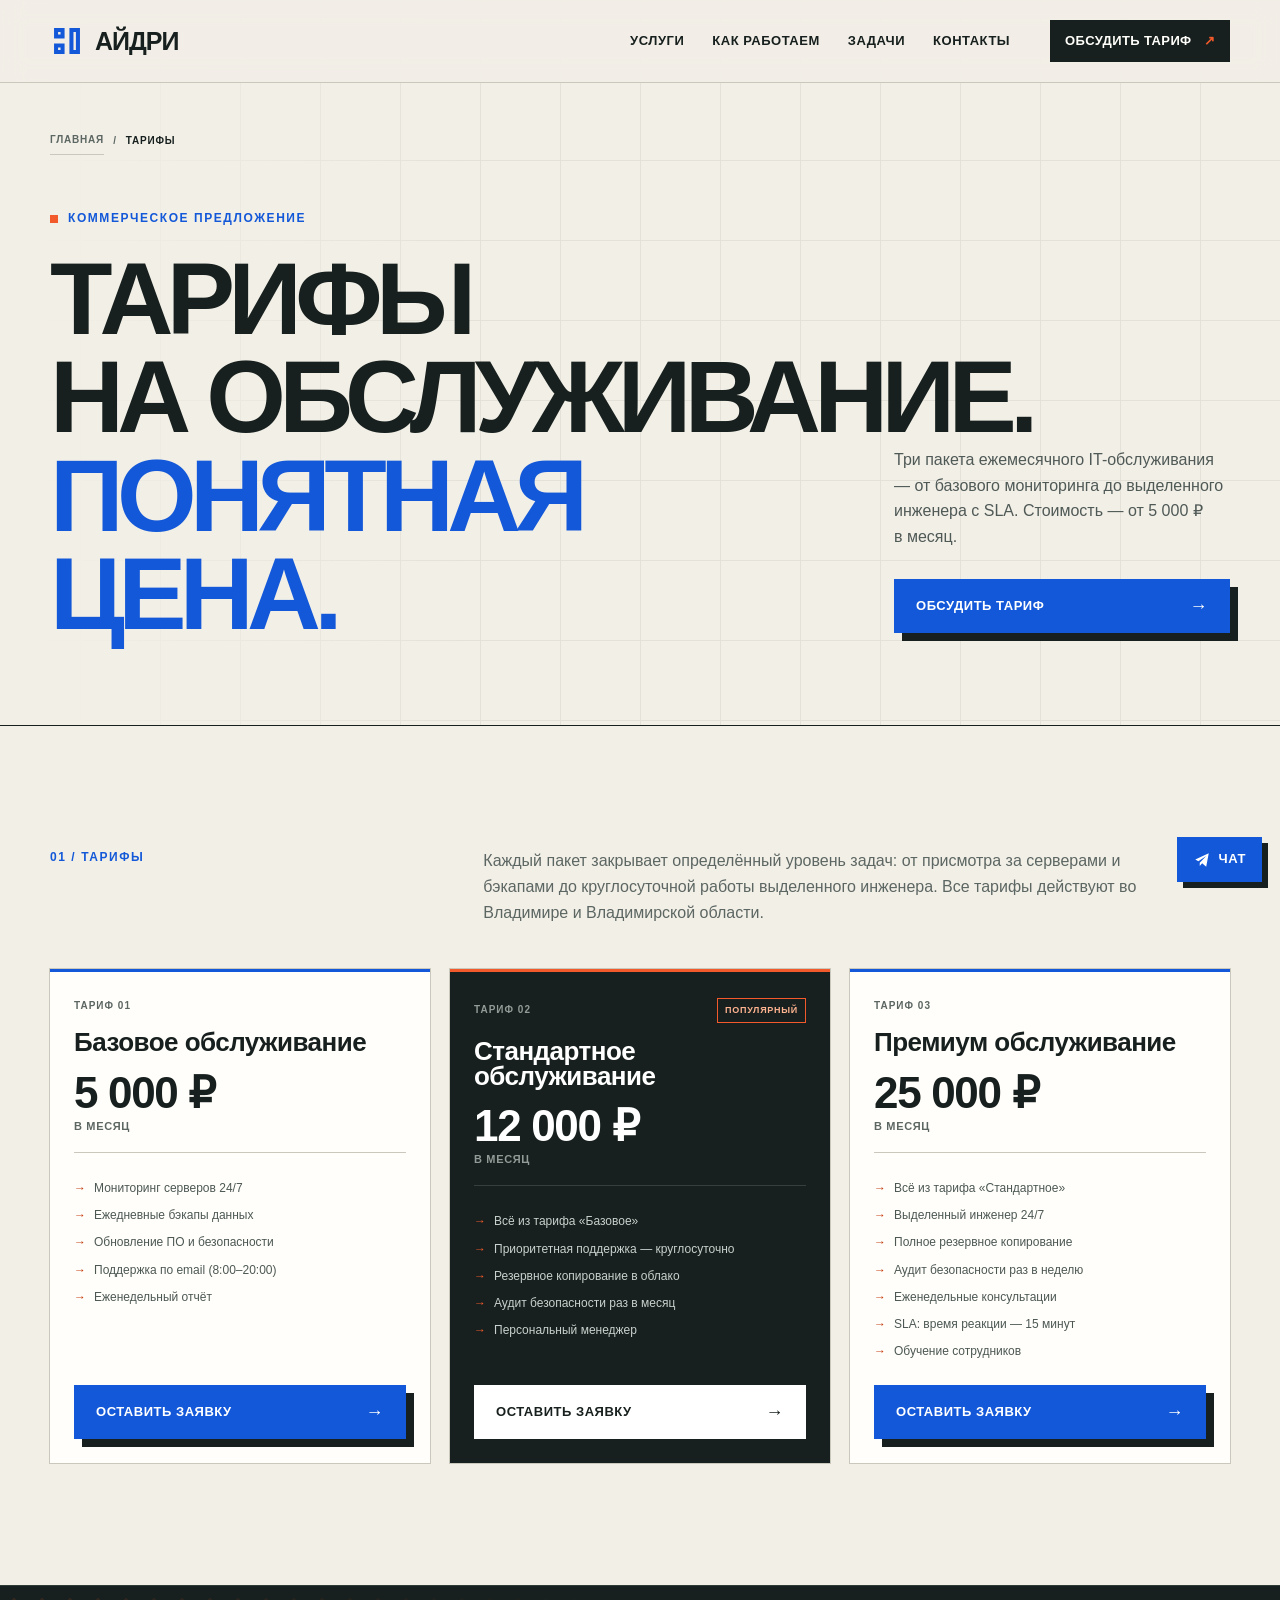
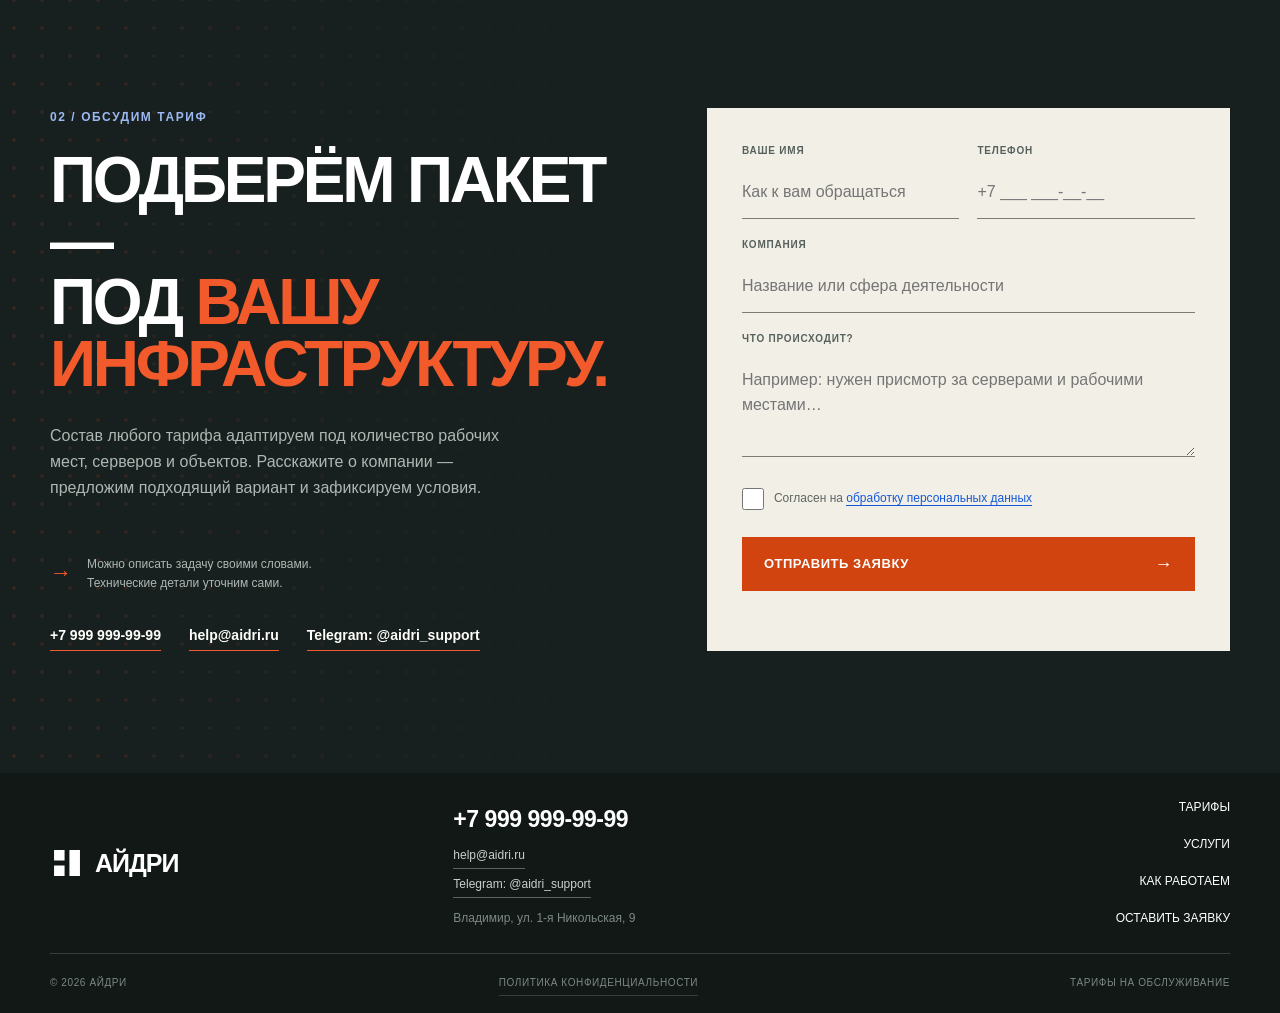
==== kommercheskoe-predlozhenie/index.html @ 4f8acca7 "Aidri site preview (noindex)" ====
<!doctype html>
<html lang="ru" class="no-js">
  <head>
    <meta charset="UTF-8" />
    <meta name="viewport" content="width=device-width, initial-scale=1.0" />
    <meta name="robots" content="noindex, nofollow" />
    <meta name="description" content="Тарифы Айдри на абонентское IT-обслуживание во Владимире: три пакета от 5 000 ₽ в месяц — мониторинг серверов, бэкапы, поддержка и выделенный инженер." />
    <meta name="theme-color" content="#f2efe7" />
    <title>Тарифы на IT-обслуживание во Владимире — Айдри</title>
    <link rel="canonical" href="https://aidri.ru/kommercheskoe-predlozhenie/" />
    <link rel="icon" href="../favicon.ico" sizes="32x32" />
    <link rel="icon" type="image/svg+xml" href="../favicon.svg" />
    <meta property="og:type" content="website" />
    <meta property="og:url" content="https://aidri.ru/kommercheskoe-predlozhenie/" />
    <meta property="og:title" content="Тарифы на IT-обслуживание во Владимире — Айдри" />
    <meta property="og:description" content="Тарифы Айдри на абонентское IT-обслуживание во Владимире: три пакета от 5 000 ₽ в месяц — мониторинг серверов, бэкапы, поддержка и выделенный инженер." />
    <meta property="og:locale" content="ru_RU" />
    <link rel="stylesheet" href="../styles.css?v=20260726-18" />
    <script type="application/ld+json">
    {
      "@context": "https://schema.org",
      "@type": "BreadcrumbList",
      "itemListElement": [
        { "@type": "ListItem", "position": 1, "name": "Главная", "item": "https://aidri.ru/" },
        { "@type": "ListItem", "position": 2, "name": "Тарифы", "item": "https://aidri.ru/kommercheskoe-predlozhenie/" }
      ]
    }
    </script>
    <script type="application/ld+json">
    {
      "@context": "https://schema.org",
      "@type": "Service",
      "name": "Абонентское IT-обслуживание",
      "description": "Абонентское IT-обслуживание бизнеса во Владимире и Владимирской области: мониторинг серверов, резервное копирование, обновления, поддержка пользователей и аудит безопасности.",
      "url": "https://aidri.ru/kommercheskoe-predlozhenie/",
      "areaServed": "Владимир и Владимирская область",
      "provider": {"@type": "Organization", "name": "Айдри", "url": "https://aidri.ru/"},
      "offers": {"@type": "AggregateOffer", "lowPrice": "5000", "highPrice": "25000", "priceCurrency": "RUB", "offerCount": "3"}
    }
    </script>
  </head>
  <body>
    <a class="skip-link" href="#main">Перейти к содержанию</a>
    <header class="site-header is-scrolled" data-header="solid">
      <div class="shell header-inner">
        <a class="brand" href="../" aria-label="Айдри — на главную">
          <svg class="brand-mark" viewBox="0 0 42 42" aria-hidden="true"><path d="M5 5h13v13H5zM24 5h13v32H24zM5 24h13v13H5z"/><path class="brand-mark-accent" d="M10 10h3v3h-3zM29 10h3v22h-3zM10 29h3v3h-3z"/></svg>
          <span>Айдри</span>
        </a>
        <button class="menu-toggle" type="button" aria-expanded="false" aria-controls="site-nav" data-menu-toggle><span>Меню</span><span class="menu-toggle-lines" aria-hidden="true"></span></button>
        <nav class="site-nav" id="site-nav" aria-label="Основная навигация" data-menu>
          <a href="../uslugi/">Услуги</a>
          <a href="../#approach">Как работаем</a>
          <a href="../#situations">Задачи</a>
          <a href="../#contact">Контакты</a>
        </nav>
        <a class="header-cta" href="#request">Обсудить тариф <span aria-hidden="true">↗</span></a>
      </div>
    </header>

    <main id="main">
      <section class="subpage-hero directory-hero">
        <div class="hero-grid" aria-hidden="true"></div>
        <div class="shell">
          <nav class="breadcrumbs" aria-label="Хлебные крошки"><a href="../">Главная</a><span aria-hidden="true">/</span><span aria-current="page">Тарифы</span></nav>
          <div class="subpage-title-grid">
            <div>
              <p class="eyebrow"><span></span> Коммерческое предложение</p>
              <h1>Тарифы на&nbsp;обслуживание.<br /><em>Понятная цена.</em></h1>
            </div>
            <div class="subpage-lead">
              <p>Три пакета ежемесячного IT-обслуживания — от базового мониторинга до выделенного инженера с SLA. Стоимость — от 5&nbsp;000&nbsp;₽ в&nbsp;месяц.</p>
              <a class="button button-primary" href="#request">Обсудить тариф <span aria-hidden="true">→</span></a>
            </div>
          </div>
        </div>
      </section>

      <section class="section scope-section">
        <div class="shell">
          <div class="directory-intro">
            <p class="section-index">01 / Тарифы</p>
            <p>Каждый пакет закрывает определённый уровень задач: от присмотра за серверами и бэкапами до круглосуточной работы выделенного инженера. Все тарифы действуют во Владимире и Владимирской области.</p>
          </div>
          <div class="tariff-grid">
            <article class="tariff-card">
              <div class="tariff-head"><span>Тариф 01</span></div>
              <h3>Базовое обслуживание</h3>
              <p class="tariff-price">5&nbsp;000&nbsp;₽<span>в месяц</span></p>
              <ul>
                <li>Мониторинг серверов 24/7</li>
                <li>Ежедневные бэкапы данных</li>
                <li>Обновление ПО и безопасности</li>
                <li>Поддержка по email (8:00–20:00)</li>
                <li>Еженедельный отчёт</li>
              </ul>
              <a class="button button-primary" href="#request">Оставить заявку <span aria-hidden="true">→</span></a>
            </article>
            <article class="tariff-card tariff-featured">
              <div class="tariff-head"><span>Тариф 02</span><span class="tariff-badge">Популярный</span></div>
              <h3>Стандартное обслуживание</h3>
              <p class="tariff-price">12&nbsp;000&nbsp;₽<span>в месяц</span></p>
              <ul>
                <li>Всё из тарифа «Базовое»</li>
                <li>Приоритетная поддержка — круглосуточно</li>
                <li>Резервное копирование в облако</li>
                <li>Аудит безопасности раз в месяц</li>
                <li>Персональный менеджер</li>
              </ul>
              <a class="button button-light" href="#request">Оставить заявку <span aria-hidden="true">→</span></a>
            </article>
            <article class="tariff-card">
              <div class="tariff-head"><span>Тариф 03</span></div>
              <h3>Премиум обслуживание</h3>
              <p class="tariff-price">25&nbsp;000&nbsp;₽<span>в месяц</span></p>
              <ul>
                <li>Всё из тарифа «Стандартное»</li>
                <li>Выделенный инженер 24/7</li>
                <li>Полное резервное копирование</li>
                <li>Аудит безопасности раз в неделю</li>
                <li>Еженедельные консультации</li>
                <li>SLA: время реакции — 15 минут</li>
                <li>Обучение сотрудников</li>
              </ul>
              <a class="button button-primary" href="#request">Оставить заявку <span aria-hidden="true">→</span></a>
            </article>
          </div>
        </div>
      </section>

      <section class="contact service-request" id="request">
        <div class="contact-pattern" aria-hidden="true"></div>
        <div class="shell contact-layout">
          <div class="contact-copy">
            <p class="section-index">02 / Обсудим тариф</p>
            <h2>Подберём пакет —<br />под <em>вашу инфраструктуру.</em></h2>
            <p>Состав любого тарифа адаптируем под количество рабочих мест, серверов и объектов. Расскажите о компании — предложим подходящий вариант и зафиксируем условия.</p>
            <div class="contact-note"><span>→</span><p>Можно описать задачу своими словами.<br />Технические детали уточним сами.</p></div>
            <div class="contact-channels">
              <a href="tel:+79999999999">+7 999 999-99-99</a>
              <a href="mailto:help@aidri.ru">help@aidri.ru</a>
              <a href="https://t.me/aidri_support" rel="noopener">Telegram: @aidri_support</a>
            </div>
          </div>
          <form class="lead-form" method="post" action="/api/lead.php" data-lead-form>
            <input class="hp-field" type="text" name="website" tabindex="-1" autocomplete="off" aria-hidden="true" />
            <input type="hidden" name="service" value="Тарифы (КП)" />
            <div class="field-row">
              <label><span>Ваше имя</span><input type="text" name="name" autocomplete="name" placeholder="Как к вам обращаться" required /></label>
              <label><span>Телефон</span><input type="tel" name="phone" autocomplete="tel" inputmode="tel" pattern="[+0-9()\s\-]{10,18}" title="Телефон: 10–18 символов — цифры, +, скобки, пробелы и дефисы" placeholder="+7 ___ ___-__-__" required /></label>
            </div>
            <label><span>Компания</span><input type="text" name="company" autocomplete="organization" placeholder="Название или сфера деятельности" /></label>
            <label><span>Что происходит?</span><textarea name="message" rows="3" placeholder="Например: нужен присмотр за серверами и рабочими местами…"></textarea></label>
            <label class="consent"><input type="checkbox" name="consent" value="yes" required /><span>Согласен на <a class="text-inline" href="../politika-konfidencialnosti/" target="_blank" rel="noopener">обработку персональных данных</a></span></label>
            <button class="button button-submit" type="submit">Отправить заявку <span aria-hidden="true">→</span></button>
            <p class="form-status" role="status" data-form-status></p>
          </form>
        </div>
      </section>
    </main>

    <footer class="site-footer">
      <div class="shell footer-top">
        <a class="brand brand-footer" href="../"><svg class="brand-mark" viewBox="0 0 42 42" aria-hidden="true"><path d="M5 5h13v13H5zM24 5h13v32H24zM5 24h13v13H5z"/></svg><span>Айдри</span></a>
        <div class="footer-contacts"><a class="footer-phone" href="tel:+79999999999">+7 999 999-99-99</a><a href="mailto:help@aidri.ru">help@aidri.ru</a><a href="https://t.me/aidri_support" rel="noopener">Telegram: @aidri_support</a><p>Владимир, ул. 1-я Никольская, 9</p></div>
        <nav aria-label="Навигация в подвале"><a href="./" aria-current="page">Тарифы</a><a href="../uslugi/">Услуги</a><a href="../#approach">Как работаем</a><a href="../#contact">Оставить заявку</a></nav>
      </div>
      <div class="shell footer-bottom"><span>© <span data-year></span> Айдри</span><a href="../politika-konfidencialnosti/">Политика конфиденциальности</a><span>Тарифы на обслуживание</span></div>
    </footer>
    <script src="../script.js?v=20260726-18" defer></script>
  </body>
</html>
---- styles.css ----
:root {
  --paper: #f2efe7;
  --paper-deep: #e7e1d4;
  --ink: #17201e;
  --muted: #5c6662;
  --line: #cac7bd;
  --blue: #1358d8;
  --blue-deep: #0d3f9f;
  --orange: #f25a2b;
  --orange-deep: #c43c0e;
  --white: #fffefa;
  --display: "Arial Narrow", "Franklin Gothic Medium", "Nimbus Sans Narrow", sans-serif;
  --body: "Trebuchet MS", "Lucida Sans Unicode", sans-serif;
  --shell: min(1180px, calc(100% - 48px));
}

* { box-sizing: border-box; }
html { scroll-behavior: smooth; }
[id] { scroll-margin-top: 96px; }
body {
  margin: 0;
  overflow-x: clip;
  color: var(--ink);
  background: var(--paper);
  font-family: var(--body);
  font-size: 16px;
  line-height: 1.6;
  -webkit-font-smoothing: antialiased;
}
a { color: inherit; text-decoration: none; }
button, input, textarea { font: inherit; }
button, a { -webkit-tap-highlight-color: transparent; }
.shell { width: var(--shell); margin-inline: auto; }
.skip-link {
  position: fixed; left: 16px; top: 12px; z-index: 99; padding: 10px 14px;
  color: white; background: var(--ink); transform: translateY(-150%);
}
.skip-link:focus { transform: translateY(0); }

.site-header {
  position: fixed; inset: 0 0 auto; z-index: 20; border-bottom: 1px solid transparent;
  transition: background .25s ease, border-color .25s ease, transform .25s ease;
}
.site-header.is-scrolled { background: rgba(242, 239, 231, .94); border-color: var(--line); backdrop-filter: blur(12px); }
.header-inner { height: 82px; display: flex; align-items: center; gap: 40px; }
.brand { display: inline-flex; align-items: center; gap: 11px; font-family: var(--display); font-size: 25px; font-weight: 900; letter-spacing: -.04em; text-transform: uppercase; }
.brand-mark { width: 34px; height: 34px; fill: var(--blue); }
.brand-mark-accent { fill: var(--paper); }
.site-nav { display: flex; align-items: center; gap: 28px; margin-left: auto; }
.site-nav a { position: relative; font-size: 13px; font-weight: 700; letter-spacing: .04em; text-transform: uppercase; }
.site-nav a::after { content: ""; position: absolute; left: 0; right: 100%; bottom: -5px; height: 2px; background: var(--orange); transition: right .2s ease; }
.site-nav a:hover::after, .site-nav a:focus-visible::after { right: 0; }
.header-cta { padding: 11px 15px; color: var(--white); background: var(--ink); font-size: 13px; font-weight: 700; text-transform: uppercase; letter-spacing: .03em; }
.header-cta span { margin-left: 8px; color: var(--orange); }
.menu-toggle { display: none; }

.hero { position: relative; min-height: 760px; padding: 154px 0 76px; overflow: hidden; }
.hero::before { content: ""; position: absolute; width: 520px; height: 520px; right: -260px; top: -90px; border-radius: 50%; border: 110px solid rgba(19, 88, 216, .07); }
.hero-grid { position: absolute; inset: 0; opacity: .34; background-image: linear-gradient(var(--line) 1px, transparent 1px), linear-gradient(90deg, var(--line) 1px, transparent 1px); background-size: 80px 80px; -webkit-mask-image: linear-gradient(to right, transparent 3%, #000 36%, #000 100%); mask-image: linear-gradient(to right, transparent 3%, #000 36%, #000 100%); }
.hero-layout { position: relative; display: grid; grid-template-columns: 1.06fr .94fr; gap: 72px; align-items: center; }
.eyebrow, .section-index { margin: 0 0 22px; color: var(--blue); font-size: 12px; font-weight: 800; letter-spacing: .13em; text-transform: uppercase; }
.eyebrow { display: flex; align-items: center; gap: 10px; }
.eyebrow span { width: 8px; height: 8px; background: var(--orange); }
h1, h2, h3 { margin: 0; font-family: var(--display); line-height: .96; }
h1 { max-width: 680px; font-size: clamp(48px, 5vw, 78px); font-stretch: condensed; letter-spacing: -.065em; text-transform: uppercase; }
h1 em, h2 span, .contact h2 em { color: var(--blue); font-style: normal; }
.hero-lead { max-width: 600px; margin: 30px 0 0; color: #3f4946; font-size: 18px; line-height: 1.65; }
.hero-actions { display: flex; align-items: center; gap: 28px; margin-top: 34px; }
.button { display: inline-flex; justify-content: space-between; align-items: center; min-height: 54px; padding: 0 22px; border: 0; cursor: pointer; font-size: 13px; font-weight: 800; letter-spacing: .04em; text-transform: uppercase; transition: transform .2s ease, background .2s ease; }
.button:hover { transform: translateY(-2px); }
.button-primary { min-width: 245px; color: white; background: var(--blue); box-shadow: 8px 8px 0 var(--ink); }
.button-primary:hover { background: var(--blue-deep); }
.button span { font-size: 18px; }
.text-link { border-bottom: 1px solid var(--ink); font-size: 13px; font-weight: 800; text-transform: uppercase; }
.text-inline { color: var(--blue); border-bottom: 1px solid currentColor; }
.text-inline:hover { color: var(--blue-deep); }
.text-link span { margin-left: 8px; color: var(--orange-deep); }
.hero-facts { display: grid; grid-template-columns: repeat(3, 1fr); gap: 0; margin: 54px 0 0; padding: 20px 0 0; border-top: 1px solid var(--line); list-style: none; }
.hero-facts li { padding-right: 18px; color: #4f5b57; font-size: 12px; line-height: 1.45; }
.hero-facts strong { display: block; margin-bottom: 7px; color: var(--orange-deep); font-size: 11px; }

.operations-card { position: relative; min-height: 510px; padding: 20px; border: 1px solid #b4b5ae; background: rgba(255, 254, 250, .72); box-shadow: 18px 18px 0 rgba(23,32,30,.08); }
.operations-card::before, .operations-card::after { content: ""; position: absolute; width: 18px; height: 18px; }
.operations-card::before { left: -1px; top: -1px; border-left: 4px solid var(--orange); border-top: 4px solid var(--orange); }
.operations-card::after { right: -1px; bottom: -1px; border-right: 4px solid var(--blue); border-bottom: 4px solid var(--blue); }
.operations-topline { display: flex; justify-content: space-between; padding-bottom: 14px; border-bottom: 1px solid var(--line); font-size: 10px; font-weight: 800; letter-spacing: .11em; text-transform: uppercase; }
.live-label { display: flex; align-items: center; gap: 7px; color: #53605b; }
.live-label i { width: 7px; height: 7px; border-radius: 50%; background: #2aa86c; box-shadow: 0 0 0 4px rgba(42,168,108,.14); }
.operations-core { position: relative; height: 365px; overflow: hidden; }
.operations-core::before, .operations-core::after { content: ""; position: absolute; inset: 50% auto auto 50%; border: 1px solid #c3c7c2; border-radius: 50%; transform: translate(-50%, -50%); }
.operations-core::before { width: 256px; height: 256px; }
.operations-core::after { width: 150px; height: 150px; border-style: dashed; animation: rotate 25s linear infinite; }
.pulse { position: absolute; inset: 50% auto auto 50%; width: 310px; height: 310px; border: 1px solid rgba(19,88,216,.18); border-radius: 50%; transform: translate(-50%,-50%); animation: pulse 3s ease-out infinite; }
.pulse-two { animation-delay: 1.5s; }
.core-logo { position: absolute; left: 50%; top: 50%; z-index: 2; width: 110px; height: 110px; display: grid; place-items: center; background: var(--blue); color: white; transform: translate(-50%, -50%); box-shadow: 10px 10px 0 rgba(23,32,30,.13); }
.core-logo svg { width: 45px; fill: white; }
.core-logo span { margin-top: -20px; font-family: var(--display); font-size: 12px; font-weight: 900; letter-spacing: .11em; }
.node { position: absolute; z-index: 3; min-width: 48px; padding: 6px 7px; border: 1px solid var(--ink); background: var(--paper); font: 800 10px/1 var(--body); text-align: center; box-shadow: 4px 4px 0 var(--orange); }
.node-one { top: 19%; left: 12%; }.node-two { top: 17%; right: 10%; }.node-three { top: 46%; right: 2%; }.node-four { bottom: 18%; right: 16%; }.node-five { bottom: 15%; left: 15%; }.node-six { top: 48%; left: 1%; }
.support-route { display: grid; grid-template-columns: 1fr auto 1fr auto 1fr; align-items: center; gap: 9px; padding-top: 13px; border-top: 1px solid var(--line); }
.support-route div { display: flex; flex-direction: column; }
.support-route span { color: var(--blue); font-size: 9px; font-weight: 900; }
.support-route strong { font-size: 10px; text-transform: uppercase; }
.support-route i { display: block; width: 22px; height: 1px; background: var(--orange); }
@keyframes pulse { from { opacity: .8; transform: translate(-50%,-50%) scale(.62); } to { opacity: 0; transform: translate(-50%,-50%) scale(1.12); } }
@keyframes rotate { to { transform: translate(-50%, -50%) rotate(360deg); } }

.systems-strip { border-block: 1px solid var(--ink); background: var(--ink); color: white; }
.systems-row { min-height: 76px; display: flex; align-items: center; justify-content: space-between; gap: 28px; }
.systems-row p { margin: 0; max-width: 230px; color: #b9c0bd; font-size: 11px; line-height: 1.35; text-transform: uppercase; letter-spacing: .06em; }
.systems-ticker { display: flex; align-items: center; gap: clamp(16px, 2.5vw, 38px); font-family: var(--display); font-size: clamp(18px, 2vw, 28px); font-weight: 900; text-transform: uppercase; }
.systems-ticker i { width: 5px; height: 5px; background: var(--orange); transform: rotate(45deg); }

.section { padding: 122px 0; }
.section-heading { display: grid; grid-template-columns: 1fr 2.25fr 1fr; gap: 42px; align-items: end; margin-bottom: 64px; }
.section-heading .section-index { align-self: start; }
.section-heading h2, .contact h2 { font-size: clamp(46px, 5vw, 76px); letter-spacing: -.05em; text-transform: uppercase; }
.section-heading > p:last-child { margin: 0; color: var(--muted); font-size: 14px; }
.service-grid { display: grid; grid-template-columns: repeat(4, 1fr); gap: 1px; padding: 1px; background: var(--line); }
.service-card { position: relative; min-height: 370px; display: flex; flex-direction: column; justify-content: space-between; padding: 24px; background: var(--white); overflow: hidden; transition: color .25s ease, background .25s ease; }
.service-card-wide { grid-column: span 2; }
.service-number, .situation-grid span, .fit-grid span, .directory-num { box-sizing: border-box; display: inline-flex; align-items: center; justify-content: center; width: 30px; height: 30px; border: 1px solid currentColor; border-radius: 50%; align-self: flex-start; justify-self: start; }
.service-number { font-size: 11px; font-weight: 900; color: var(--blue); }
.scope-code.scope-num-circle { width: 30px; height: 30px; padding: 0; display: inline-flex; align-items: center; justify-content: center; border-radius: 50%; }
.hero-facts strong { box-sizing: border-box; display: inline-flex; align-items: center; justify-content: center; width: 28px; height: 28px; border: 1px solid currentColor; border-radius: 50%; }
.service-symbol { align-self: center; width: 92px; height: 92px; display: grid; place-items: center; color: var(--blue); transition: transform .3s ease; }
.service-symbol svg { width: 100%; height: 100%; fill: none; stroke: currentColor; stroke-width: 2; }
.service-symbol-square { border: 2px solid currentColor; font-family: var(--display); font-size: 34px; font-weight: 900; }
.service-card p { margin: 0 0 8px; color: var(--muted); font-size: 11px; letter-spacing: .06em; text-transform: uppercase; }
.service-card h3 { max-width: 300px; font-size: 28px; line-height: 1.08; letter-spacing: -.025em; }
.service-card div > span { display: inline-block; margin-top: 16px; color: var(--blue); font-size: 11px; font-weight: 800; text-transform: uppercase; }
.service-card-orange { grid-column: span 2; background: var(--orange-deep); color: white; }
.service-card-orange .service-number, .service-card-orange p, .service-card-orange div > span, .service-card-orange .service-symbol { color: white; }
@media (hover: hover) {
  .service-card:hover { color: white; background: var(--blue); }
  .service-card:hover .service-number, .service-card:hover p, .service-card:hover div > span { color: white; }
  .service-card:hover .service-symbol { color: white; transform: scale(1.08) rotate(-4deg); }
  .service-card-orange:hover { background: var(--ink); }
}

.approach, .process-section { color: white; background: var(--blue); }
.approach-layout, .process-layout { display: grid; grid-template-columns: repeat(12, minmax(0, 1fr)); gap: 22px; align-items: start; }
.approach-intro, .process-layout > div { display: grid; grid-column: 1 / -1; grid-template-columns: repeat(12, minmax(0, 1fr)); column-gap: 22px; align-items: start; }
.approach .section-index, .process-section .section-index { color: #c6d7ff; }
.approach-intro .section-index, .process-layout > div .section-index { grid-column: span 3; margin-top: 12px; }
.approach h2, .process-layout h2 { grid-column: 4 / -1; margin: 0; font-size: clamp(46px, 5vw, 72px); line-height: .96; letter-spacing: -.05em; text-transform: uppercase; }
.approach h2 span, .process-layout h2 span { color: #ffb391; }
.approach-intro > p:not(.section-index) { grid-column: 4 / span 5; max-width: 490px; margin: 30px 0 34px; color: #dde7fa; font-size: 15px; }
.button-light { color: var(--ink); background: white; }
.process-list { position: relative; grid-column: 1 / -1; display: grid; grid-template-columns: repeat(4, minmax(0, 1fr)); gap: 16px; margin: 80px 0 0; padding: 0; list-style: none; }
.process-list::before { display: none; }
.process-list li { position: relative; min-height: 276px; display: flex; flex-direction: column; color: white; }
.process-list li:not(:last-child)::after { content: ""; position: absolute; z-index: 0; top: 20px; left: 50%; width: calc(100% + 16px); height: 1px; background: rgba(255,255,255,.52); }
.process-num { position: relative; z-index: 1; align-self: center; width: 42px; height: 42px; display: grid; place-items: center; color: var(--ink); background: #ff9b72; font-size: 11px; font-weight: 900; }
.process-list li > div { flex: 1; margin-top: 12px; padding: 24px 24px 48px; border: 1px solid rgba(255,255,255,.58); background: rgba(11,61,160,.22); }
.process-list h3 { min-height: 2em; margin: 0 0 10px; font-size: 25px; line-height: 1; letter-spacing: -.02em; }
.process-list p { max-width: 250px; margin: 0; color: #dde7fa; font-size: 13px; }
.process-tag { position: absolute; z-index: 1; bottom: 20px; left: 24px; color: #c6d7ff; font-size: 9px; text-transform: uppercase; letter-spacing: .05em; }

.situations { background: #e6e1d5; }
.compact-heading { grid-template-columns: 1fr 3.3fr; align-items: start; }
.situation-grid { display: grid; grid-template-columns: repeat(4, 1fr); gap: 20px; }
.situation-grid article { min-height: 260px; padding: 24px; border-top: 3px solid var(--ink); background: rgba(255,255,255,.4); }
.situation-grid article:nth-child(even) { transform: translateY(28px); }
.situation-grid span { color: var(--orange-deep); font-size: 11px; font-weight: 900; }
.situation-grid h3 { margin-top: 70px; font-size: 27px; letter-spacing: -.025em; }
.situation-grid p { margin: 14px 0 0; color: var(--muted); font-size: 13px; }

.contact { position: relative; padding: 122px 0; overflow: hidden; background: var(--ink); color: white; }
.contact-pattern { position: absolute; inset: 0 50% 0 0; opacity: .12; background-image: radial-gradient(circle at center, var(--orange) 2px, transparent 2px); background-size: 28px 28px; -webkit-mask-image: linear-gradient(90deg,#000,transparent); mask-image: linear-gradient(90deg,#000,transparent); }
.contact-layout { position: relative; display: grid; grid-template-columns: .85fr 1.15fr; gap: 100px; }
.contact .section-index { color: #9cb9f4; }
.contact h2 em { color: var(--orange); }
.contact-copy > p:not(.section-index) { max-width: 470px; margin: 28px 0; color: #aeb7b3; }
.contact-note { display: flex; align-items: flex-start; gap: 15px; margin-top: 55px; }
.contact-note > span { color: var(--orange); font-size: 22px; }
.contact-note p { margin: 0; font-size: 12px; color: #aeb7b3; }
.contact-channels { display: flex; flex-wrap: wrap; gap: 10px 28px; margin-top: 26px; }
.contact-channels a { padding-block: 4px; color: var(--white); font-size: 14px; font-weight: 700; border-bottom: 1px solid var(--orange); }
.contact-channels a:hover { border-color: var(--white); }
.lead-form { padding: 35px; background: var(--paper); color: var(--ink); }
.field-row { display: grid; grid-template-columns: 1fr 1fr; gap: 18px; }
.lead-form label:not(.consent) { display: block; margin-bottom: 18px; }
.lead-form label > span:first-child { display: block; margin-bottom: 7px; color: #56615d; font-size: 10px; font-weight: 800; letter-spacing: .08em; text-transform: uppercase; }
.lead-form input, .lead-form textarea { width: 100%; padding: 13px 0; border: 0; border-bottom: 1px solid #7c7c72; outline: none; border-radius: 0; background: transparent; color: var(--ink); }
.lead-form input:focus, .lead-form textarea:focus { border-color: var(--blue); box-shadow: 0 2px 0 var(--blue); }
.lead-form textarea { resize: vertical; }
.consent { display: flex; align-items: center; gap: 10px; min-height: 32px; margin: 2px 0 22px; color: var(--muted); font-size: 12px; }
.consent input { width: 22px; height: 22px; flex-shrink: 0; margin: 0; accent-color: var(--blue); }
.button-submit { width: 100%; color: white; background: #d1440f; }
.button-submit:hover { background: #b93b0d; }
.form-status { min-height: 1.5em; margin: 10px 0 -12px; color: var(--muted); font-size: 11px; }
.hp-field { position: absolute !important; left: -9999px; width: 1px; height: 1px; overflow: hidden; }
.chat-fab { position: fixed; right: 18px; bottom: 18px; z-index: 30; display: inline-flex; align-items: center; gap: 8px; padding: 12px 16px; color: white; background: var(--blue); font-size: 13px; font-weight: 800; letter-spacing: .04em; text-transform: uppercase; box-shadow: 6px 6px 0 var(--ink); transition: transform .2s ease, background .2s ease; }
.chat-fab:hover { transform: translateY(-2px); background: var(--blue-deep); }
.chat-fab svg { width: 18px; height: 18px; fill: currentColor; }
.tariff-grid { display: grid; grid-template-columns: repeat(3, 1fr); gap: 20px; }
.tariff-card { display: flex; flex-direction: column; padding: 26px 24px 24px; background: var(--white); border-top: 3px solid var(--blue); box-shadow: 0 0 0 1px var(--line); }
.tariff-head { display: flex; justify-content: space-between; align-items: center; color: var(--muted); font-size: 10px; font-weight: 800; letter-spacing: .1em; text-transform: uppercase; }
.tariff-badge { padding: 4px 7px; border: 1px solid var(--orange); color: var(--orange-deep); font-size: 9px; font-weight: 900; letter-spacing: .08em; }
.tariff-card h3 { margin-top: 16px; font-size: 26px; letter-spacing: -.02em; }
.tariff-price { margin: 16px 0 0; font-family: var(--display); font-size: 44px; font-weight: 900; line-height: 1; letter-spacing: -.03em; }
.tariff-price span { display: block; margin-top: 6px; color: var(--muted); font-family: var(--body); font-size: 11px; font-weight: 700; letter-spacing: .06em; text-transform: uppercase; }
.tariff-card ul { flex: 1; margin: 20px 0 24px; padding: 18px 0 0; border-top: 1px solid var(--line); list-style: none; }
.tariff-card li { margin-top: 8px; color: #4d5854; font-size: 12px; }
.tariff-card li::before { content: "→"; margin-right: 8px; color: var(--orange-deep); }
.tariff-card .button { width: 100%; }
.tariff-featured { background: var(--ink); color: white; border-top-color: var(--orange); }
.tariff-featured .tariff-head { color: #929b97; }
.tariff-featured .tariff-badge { color: #ffb391; border-color: var(--orange); }
.tariff-featured .tariff-price span { color: #929b97; }
.tariff-featured ul { border-color: #35403c; }
.tariff-featured li { color: #c9d0cd; }
.tariff-featured li::before { color: var(--orange); }
@media (max-width: 980px) { .tariff-grid { grid-template-columns: 1fr; } .tariff-price { text-align: center; } }

.legal-section { padding: 64px 0 110px; }
.legal-body { max-width: 780px; }
.legal-body h2 { margin: 46px 0 14px; font-size: clamp(26px, 2.6vw, 36px); letter-spacing: -.03em; text-transform: uppercase; }
.legal-body p, .legal-body li { color: #3f4946; font-size: 15px; line-height: 1.7; }
.legal-body ul { margin: 12px 0; padding-left: 22px; }
.legal-body .legal-updated { margin-top: 54px; color: var(--muted); font-size: 12px; }

.site-footer { background: #111816; color: white; }
.footer-top { min-height: 180px; display: grid; grid-template-columns: 1fr 1fr 1fr; align-items: center; gap: 30px; }
.brand-footer .brand-mark { fill: white; }
.footer-top > p { color: #929b97; font-size: 12px; line-height: 1.5; }
.footer-top > p a { display: inline-block; padding-block: 3px; color: #c9d0cd; border-bottom: 1px solid #59635f; }
.footer-top > p a:hover { color: white; border-color: var(--orange); }
.footer-contacts { display: flex; flex-direction: column; align-items: flex-start; gap: 3px; font-size: 12px; }
.footer-contacts .footer-phone { padding-block: 2px; color: white; font-family: var(--display); font-size: 23px; font-weight: 900; letter-spacing: -.02em; }
.footer-contacts .footer-phone:hover { color: var(--orange); }
.footer-contacts a:not(.footer-phone) { padding-block: 3px; color: #c9d0cd; border-bottom: 1px solid #59635f; }
.footer-contacts a:not(.footer-phone):hover { color: white; border-color: var(--orange); }
.footer-contacts p { margin: 8px 0 0; color: #7d8984; font-size: 12px; line-height: 1.5; }
.footer-top nav { display: flex; flex-direction: column; align-items: flex-end; gap: 2px; font-size: 12px; text-transform: uppercase; }
.footer-top nav a { padding-block: 8px; }
.footer-bottom { min-height: 60px; display: flex; align-items: center; justify-content: space-between; border-top: 1px solid #35403c; color: #7d8984; font-size: 10px; text-transform: uppercase; letter-spacing: .06em; }
.footer-bottom a { padding-block: 4px; border-bottom: 1px solid #35403c; }
.footer-bottom a:hover { color: white; border-color: var(--orange); }

/* Internal pages */
.breadcrumbs { display: flex; align-items: center; gap: 9px; margin-bottom: 54px; color: var(--muted); font-size: 10px; font-weight: 700; letter-spacing: .08em; text-transform: uppercase; }
.breadcrumbs a { padding-block: 6px; border-bottom: 1px solid var(--line); }
.breadcrumbs span:last-child { color: var(--ink); }
.subpage-hero { position: relative; padding: 126px 0 82px; overflow: hidden; border-bottom: 1px solid var(--ink); }
.subpage-hero .shell { position: relative; }
.subpage-title-grid { display: grid; grid-template-columns: 1.55fr .7fr; gap: 100px; align-items: end; }
.subpage-title-grid h1, .detail-hero-layout h1 { font-size: clamp(66px, 8vw, 116px); }
.detail-hero-layout .service-title-1c { font-size: clamp(52px, 5.5vw, 78px); }
.detail-hero-layout .service-title-long { font-size: clamp(44px, 4.5vw, 58px); }
.keep-line { white-space: nowrap; }
.mobile-title-break { display: none; }
.subpage-lead { padding-bottom: 10px; }
.subpage-lead p { margin: 0 0 30px; color: #4f5956; font-size: 16px; }
.subpage-lead .button { width: 100%; }
.directory-intro { display: grid; grid-template-columns: 1fr 2fr; gap: 60px; margin-bottom: 44px; }
.directory-intro > p:last-child { max-width: 680px; margin: 0; color: var(--muted); }
.directory-grid { display: grid; grid-template-columns: repeat(3, 1fr); gap: 1px; padding: 1px; background: var(--line); }
.directory-card { min-height: 330px; display: grid; grid-template-columns: 1fr auto; grid-template-rows: auto 1fr; padding: 24px; background: var(--white); transition: color .22s ease, background .22s ease; }
.directory-card > div { grid-column: 1 / -1; align-self: end; }
.directory-num { color: var(--orange-deep); font-size: 11px; font-weight: 900; }
.directory-code { justify-self: end; padding: 4px 7px; border: 1px solid var(--line); color: var(--blue); font-size: 9px; font-weight: 900; letter-spacing: .1em; }
.directory-card p { margin: 0 0 8px; color: var(--muted); font-size: 10px; letter-spacing: .07em; text-transform: uppercase; }
.directory-card h2 { max-width: 330px; font-size: 35px; line-height: 1.02; letter-spacing: -.035em; }
.card-link { display: inline-block; margin-top: 24px; color: var(--blue); font-size: 10px; font-weight: 800; text-transform: uppercase; }
.directory-card-featured { grid-column: span 2; background: var(--blue); color: white; }
.directory-card-featured p, .directory-card-featured .directory-num, .directory-card-featured .directory-code, .directory-card-featured .card-link { color: white; border-color: rgba(255,255,255,.5); }
.directory-card-featured h2 { font-size: clamp(42px, 5vw, 66px); }
@media (hover: hover) {
  .directory-card:hover { color: white; background: var(--blue); }
  .directory-card:hover p, .directory-card:hover .directory-code, .directory-card:hover .card-link { color: white; border-color: rgba(255,255,255,.55); }
  .directory-card-featured:hover { background: var(--blue-deep); }
}
.directory-card-dark { background: var(--ink); color: white; }
.directory-card-dark p, .directory-card-dark .directory-code, .directory-card-dark .card-link { color: white; border-color: #59635f; }
.connection-band { background: var(--blue); color: white; }
.connection-layout { display: grid; grid-template-columns: .65fr 1.35fr 1fr auto; gap: 44px; align-items: center; }
.connection-layout .section-index { color: #c6d7ff; }
.connection-layout h2 { font-size: clamp(38px, 4vw, 58px); text-transform: uppercase; letter-spacing: -.04em; }
.connection-layout > p:not(.section-index) { color: #dde7fa; font-size: 13px; }

.detail-hero-layout { display: grid; grid-template-columns: minmax(0, 1.15fr) minmax(330px, .85fr); gap: clamp(42px, 6vw, 76px); align-items: center; }
.detail-hero-copy { min-width: 0; }
.detail-hero-layout .hero-lead { max-width: 680px; }
.service-passport { position: relative; width: 100%; max-width: 420px; justify-self: end; padding: 25px; border: 1px solid var(--ink); background: rgba(255,254,250,.78); box-shadow: 12px 12px 0 var(--orange); }
.passport-head { display: flex; justify-content: space-between; padding-bottom: 18px; border-bottom: 1px solid var(--line); color: var(--muted); font-size: 9px; font-weight: 900; letter-spacing: .1em; text-transform: uppercase; }
.passport-head strong { color: var(--blue); }
.service-passport dl { margin: 0; }
.service-passport dl > div { display: grid; grid-template-columns: 90px 1fr; gap: 18px; padding: 18px 0; border-bottom: 1px solid var(--line); }
.service-passport dt { color: var(--muted); font-size: 9px; font-weight: 800; text-transform: uppercase; }
.service-passport dd { margin: 0; font-size: 12px; line-height: 1.5; }
.service-passport > p { margin: 18px 0 0; color: var(--muted); font-size: 10px; line-height: 1.5; }
.detail-intro { padding: 52px 0; border-bottom: 1px solid var(--line); background: var(--ink); color: white; }
.detail-intro-grid { display: grid; grid-template-columns: .6fr 1.7fr .8fr; gap: 54px; align-items: center; }
.detail-intro .section-index { color: #9bb9f4; }
.detail-intro blockquote { margin: 0; font: 800 clamp(24px,3vw,38px)/1.15 var(--display); letter-spacing: -.025em; text-transform: uppercase; }
.detail-intro > .shell > p:last-child { margin: 0; color: #aab4b0; font-size: 12px; }
.scope-grid { display: grid; grid-template-columns: repeat(4, 1fr); gap: 1px; padding: 1px; background: var(--line); }
.scope-grid article { min-height: 390px; display: grid; grid-row: span 4; grid-template-rows: subgrid; padding: 24px; background: var(--white); }
@supports not (grid-template-rows: subgrid) { .scope-grid article { display: flex; flex-direction: column; } }
.scope-code { display: inline-block; align-self: flex-start; justify-self: start; padding: 4px 7px; border: 1px solid var(--blue); color: var(--blue); font-size: 9px; font-weight: 900; }
.scope-grid h3 { min-height: 2.16em; margin-top: 80px; font-size: 29px; letter-spacing: -.025em; }
.scope-grid p { min-height: 3.9em; margin: 14px 0 0; color: var(--muted); font-size: 12px; }
.scope-grid ul { margin: 24px 0 0; padding: 18px 0 0; border-top: 1px solid var(--line); list-style: none; }
.scope-grid li { margin-top: 6px; color: #4d5854; font-size: 11px; }
.scope-grid li::before { content: "→"; margin-right: 8px; color: var(--orange); }
.scope-grid .scope-accent { background: var(--orange-deep); color: white; }
.scope-accent .scope-code { color: white; border-color: white; }
.scope-accent p, .scope-accent li { color: white; }
.scope-accent ul { border-color: rgba(255,255,255,.4); }
.scope-accent li::before { color: var(--ink); }
.start-section { background: #e6e1d5; }
.start-layout { display: grid; grid-template-columns: .8fr 1.2fr; gap: 100px; align-items: start; }
.start-layout h2, .fit-title h2, .faq-layout h2 { font-size: clamp(46px,5vw,72px); text-transform: uppercase; letter-spacing: -.05em; }
.start-layout h2 span, .fit-title h2 span, .faq-layout h2 span { color: var(--blue); }
.start-steps { position: relative; display: grid; gap: 14px; margin: 0; padding: 0; list-style: none; }
.start-steps::before { content: ""; position: absolute; top: 24px; bottom: 24px; left: 21px; width: 1px; background: var(--line); }
.start-steps li { position: relative; z-index: 1; display: grid; grid-template-columns: 44px minmax(0, 1fr); gap: 18px; align-items: start; }
.start-steps li > span { width: 44px; height: 44px; display: grid; place-items: center; background: #ff9b72; color: var(--ink); font-size: 11px; font-weight: 900; }
.start-steps li > div { min-height: 116px; padding: 22px 24px; border: 1px solid var(--line); background: rgba(255, 254, 250, .78); box-shadow: 5px 5px 0 rgba(23, 32, 30, .08); }
.start-steps h3 { margin: 0; font-size: 25px; letter-spacing: -.02em; }
.start-steps p { max-width: 520px; margin: 9px 0 0; color: var(--muted); font-size: 12px; }
.fit-section { background: var(--paper); }
.fit-title { display: grid; grid-template-columns: .6fr 2fr; gap: 40px; margin-bottom: 55px; }
.fit-grid { display: grid; grid-template-columns: repeat(3,1fr); gap: 20px; }
.fit-grid article { min-height: 270px; display: flex; flex-direction: column; padding: 25px; border-top: 3px solid var(--blue); background: var(--white); }
.fit-grid span { color: var(--orange-deep); font-size: 11px; font-weight: 900; }
.fit-grid h3 { min-height: 2.16em; margin: 65px 0 14px; font-size: 28px; }
.fit-grid p { margin: 0; color: var(--muted); font-size: 12px; }
.faq-section { background: var(--white); }
.faq-layout { display: grid; grid-template-columns: .7fr 1.3fr; gap: 100px; }
.faq-list { border-top: 1px solid var(--ink); }
.faq-list details { border-bottom: 1px solid var(--line); }
.faq-list summary { display: flex; justify-content: space-between; gap: 20px; padding: 24px 0; cursor: pointer; font-family: var(--display); font-size: 22px; font-weight: 800; list-style: none; }
.faq-list summary::-webkit-details-marker { display: none; }
.faq-list summary span { color: var(--orange-deep); font-size: 26px; transition: transform .2s ease; }
.faq-list details[open] summary span { transform: rotate(45deg); }
.faq-list details p { max-width: 650px; margin: -5px 0 25px; color: var(--muted); font-size: 13px; }
.service-request { border-top: 1px solid #303a37; }

:focus-visible { outline: 3px solid var(--orange-deep); outline-offset: 4px; }
@media (prefers-reduced-motion: reduce) { *, *::before, *::after { scroll-behavior: auto !important; animation-duration: .01ms !important; animation-iteration-count: 1 !important; transition-duration: .01ms !important; } }

@media (max-width: 980px) {
  :root { --shell: min(100% - 36px, 760px); }
  .header-inner { height: 72px; }
  .menu-toggle { display: flex; align-items: center; gap: 11px; margin-left: auto; padding: 10px; border: 0; background: transparent; font-size: 11px; font-weight: 800; text-transform: uppercase; }
  .menu-toggle-lines, .menu-toggle-lines::before { display: block; width: 20px; height: 2px; background: var(--ink); transition: transform .2s ease; content: ""; }
  .menu-toggle-lines::before { transform: translateY(-6px); }
  .menu-toggle[aria-expanded="true"] .menu-toggle-lines { transform: rotate(45deg); }
  .menu-toggle[aria-expanded="true"] .menu-toggle-lines::before { transform: rotate(-90deg); }
  .site-nav { position: absolute; inset: 72px 0 auto; display: none; padding: 26px 18px 30px; border-bottom: 1px solid var(--line); background: var(--paper); flex-direction: column; align-items: flex-start; gap: 10px; }
  .site-nav a { padding-block: 10px; }
  .site-nav.is-open { display: flex; }
  .no-js .site-nav { display: flex; position: static; padding: 0; border: 0; flex-direction: row; }
  .header-cta { display: none; }
  .hero { min-height: auto; padding-top: 125px; }
  .hero-layout, .approach-layout, .contact-layout, .process-layout { grid-template-columns: 1fr; }
  .approach-intro, .process-layout > div, .process-list { grid-column: 1; }
  .approach-intro, .process-layout > div { display: block; }
  .hero-layout { gap: 56px; }
  .operations-card { width: min(100%, 560px); margin-inline: auto; }
  .section-heading { grid-template-columns: 1fr 2.5fr; }
  .section-heading > p:last-child { grid-column: 2; }
  .service-grid { grid-template-columns: repeat(2, 1fr); }
  .approach-layout, .contact-layout, .process-layout { gap: 60px; }
  .situation-grid { grid-template-columns: 1fr 1fr; }
  .contact-pattern { right: 0; bottom: 50%; }
  .subpage-title-grid, .detail-hero-layout { grid-template-columns: 1fr; gap: 54px; }
  .directory-grid { grid-template-columns: repeat(2,1fr); }
  .directory-card-featured { grid-column: span 2; }
  .connection-layout { grid-template-columns: 1fr 1.5fr; }
  .connection-layout .button { justify-self: start; }
  .detail-intro-grid { grid-template-columns: .5fr 1.5fr; }
  .detail-intro-grid > p:last-child { grid-column: 2; }
  .scope-grid { grid-template-columns: repeat(2,1fr); }
  .scope-code.scope-num-circle { justify-self: center; }
  .start-layout, .faq-layout { grid-template-columns: 1fr; gap: 54px; }
}

@media (max-width: 640px) {
  :root { --shell: calc(100% - 28px); }
  body { font-size: 15px; }
  .brand { font-size: 21px; }.brand-mark { width: 30px; height: 30px; }
  .hero { padding: 110px 0 48px; }
  .hero::before { display: none; }
  .hero-grid { background-size: 48px 48px; }
  .eyebrow { font-size: 10px; }
  h1 { font-size: clamp(34px, 10.5vw, 46px); }
  .hero-lead { margin-top: 22px; font-size: 16px; }
  .hero-actions { align-items: stretch; flex-direction: column; gap: 22px; }
  .button-primary { width: calc(100% - 8px); }
  .text-link { align-self: flex-start; }
  .hero-facts { grid-template-columns: 1fr; gap: 13px; margin-top: 42px; }
  .hero-facts li { display: grid; grid-template-columns: 30px 1fr; align-items: center; }
  .hero-facts strong { margin: 0; }
  .operations-card { min-height: 430px; padding: 14px; }
  .operations-topline > span:first-child { display: none; }
  .operations-topline { justify-content: flex-end; }
  .operations-core { height: 310px; }
  .operations-core::before { width: 215px; height: 215px; }.operations-core::after { width: 125px; height: 125px; }
  .core-logo { width: 92px; height: 92px; }.core-logo svg { width: 38px; }
  .support-route { gap: 4px; }.support-route strong { font-size: 8px; }.support-route i { width: 9px; }
  .systems-row { padding: 16px 0; flex-direction: column; align-items: flex-start; }
  .systems-row p { max-width: none; }
  .systems-ticker { width: 100%; justify-content: space-between; gap: 7px; font-size: 16px; }
  .section { padding: 82px 0; }
  .section-heading, .compact-heading { grid-template-columns: 1fr; gap: 16px; margin-bottom: 40px; }
  .section-heading > p:last-child { grid-column: auto; }
  .section-heading h2, .approach h2, .contact h2 { font-size: clamp(42px, 13.5vw, 58px); }
  .service-grid { grid-template-columns: 1fr; }
  .service-card, .service-card-wide, .service-card-orange { grid-column: auto; min-height: 310px; align-items: center; text-align: center; }
  .service-card h3 { max-width: none; }
  .service-symbol { width: 76px; height: 76px; }
  .process-list li { padding: 0; }
  .process-tag { justify-self: start; }
  .situation-grid { grid-template-columns: 1fr; gap: 12px; }
  .situation-grid article:nth-child(even) { transform: none; }
  .situation-grid article { min-height: 220px; text-align: center; }
  .situation-grid h3 { margin-top: 44px; }
  .fit-grid article { align-items: center; text-align: center; }
  .fit-grid h3 { margin-top: 44px; min-height: 0; }
  .fit-grid span, .service-card .service-number { align-self: center; }
  .scope-code.scope-num-circle { justify-self: center; }
  .directory-card { grid-template-columns: 1fr; align-content: center; row-gap: 16px; text-align: center; }
  .directory-card h2 { max-width: none; }
  .directory-card .directory-code { display: none; }
  .directory-num { justify-self: center; }
  .card-link { margin-top: 14px; }
  .field-row { grid-template-columns: 1fr; gap: 0; }
  .lead-form { padding: 25px 20px; }
  .footer-top { grid-template-columns: 1fr; gap: 12px; padding: 48px 0; }
  .footer-top nav { align-items: flex-start; margin-top: 16px; }
  .footer-bottom { min-height: 78px; align-items: flex-start; flex-direction: column; justify-content: center; gap: 4px; }
  .subpage-hero { padding: 102px 0 64px; }
  .breadcrumbs { margin-bottom: 38px; white-space: nowrap; overflow-x: auto; }
  .lead-form input, .lead-form textarea { font-size: 16px; }
  .subpage-title-grid h1, .detail-hero-layout h1 { max-width: 100%; font-size: clamp(50px,16vw,70px); overflow-wrap: anywhere; }
  .mobile-title-break { display: inline; }
  .detail-hero-layout .service-title-1c, .detail-hero-layout .service-title-long { font-size: clamp(34px,10.5vw,60px); }
  .directory-intro, .directory-grid, .detail-hero-layout, .detail-intro-grid, .scope-grid, .fit-title, .fit-grid { grid-template-columns: 1fr; }
  .directory-card, .directory-card-featured { grid-column: auto; min-height: 0; padding: 30px 20px 26px; }
  .directory-card > div { align-self: start; }
  .directory-card-featured h2 { font-size: 46px; }
  .connection-layout { grid-template-columns: 1fr; gap: 20px; }
  .service-passport {
    width: 100%;
    max-width: none;
    min-width: 0;
    justify-self: stretch;
    box-shadow: 7px 7px 0 var(--orange);
  }
  .detail-hero-copy, .service-passport, .hero-lead { max-width: 100%; min-width: 0; }
  .hero-lead { overflow-wrap: anywhere; }
  .detail-hero-layout .button-primary { width: 100%; max-width: 100%; }
  .service-passport dl > div { grid-template-columns: 76px minmax(0, 1fr); gap: 12px; }
  .service-passport dd { overflow-wrap: anywhere; }
  .detail-intro-grid { gap: 24px; }
  .detail-hero-layout { gap: 32px; }
  .detail-intro-grid > p:last-child { grid-column: auto; }
  .scope-grid article { min-height: 330px; }
  .scope-grid h3, .scope-grid p { min-height: 0; }
  .start-layout { gap: 40px; }
  .start-steps { gap: 12px; }
  .start-steps::before { left: 18px; }
  .start-steps li { grid-template-columns: 38px minmax(0, 1fr); gap: 12px; }
  .start-steps li > span { width: 38px; height: 38px; }
  .start-steps li > div { min-height: 0; padding: 20px; }
  .process-layout { gap: 40px; }
  .process-layout h2 { font-size: clamp(42px,13.5vw,58px); }
  .process-list { grid-template-columns: 1fr; gap: 0; margin-top: 54px; padding-left: 62px; }
  .process-list::before { content: ""; position: absolute; z-index: 0; display: block; top: 20px; right: auto; bottom: 20px; left: 20px; width: 1px; height: auto; background: rgba(255,255,255,.52); }
  .process-list li { min-height: 0; padding: 0 0 16px; }
  .process-list li:not(:last-child)::after { display: none; }
  .process-list li:last-child { padding-bottom: 0; }
  .process-list li > div { min-height: 186px; margin-top: 0; }
  .process-num { position: absolute; top: 0; left: -62px; }
  .process-list h3 { margin: 6px 0 10px; }
  .process-tag { bottom: 36px; }
  .fit-title { gap: 16px; }
  .fit-grid article { min-height: 230px; }
  .faq-layout { gap: 38px; }
  .faq-list summary { font-size: 19px; }
}
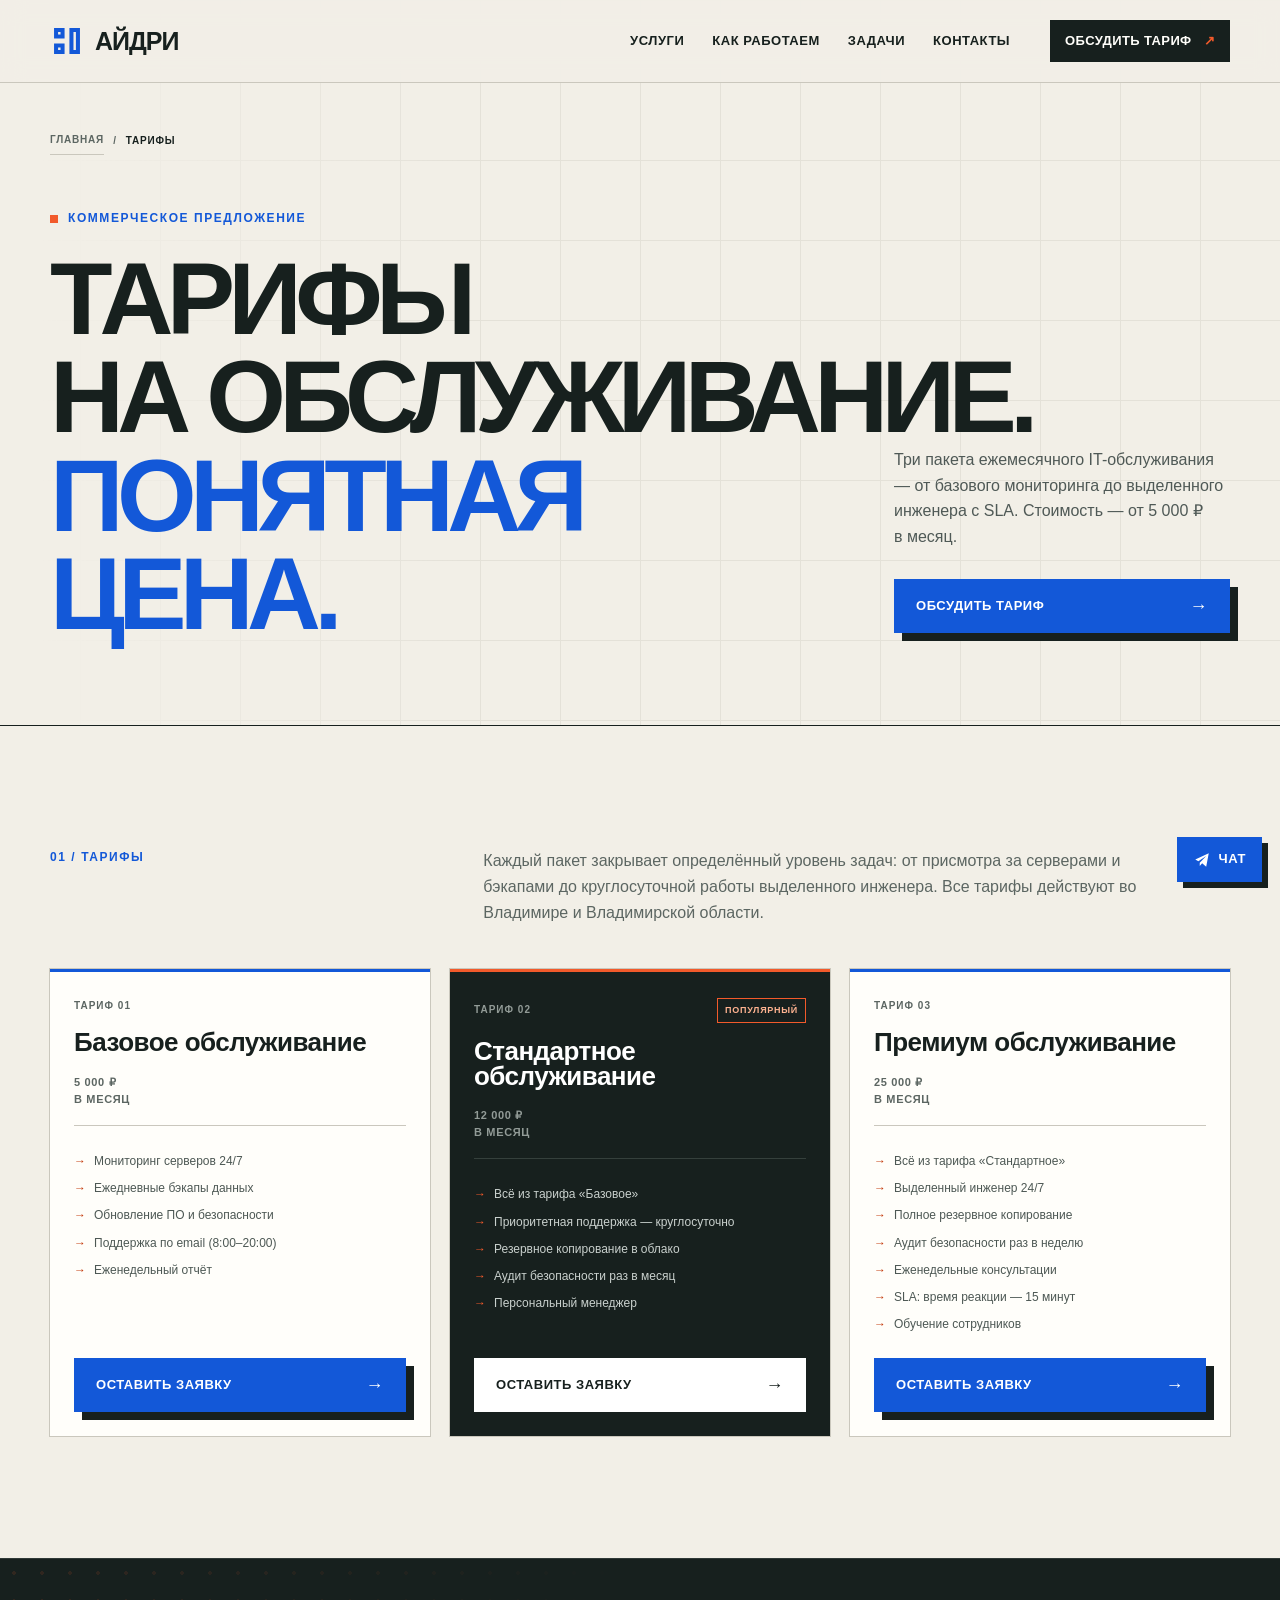
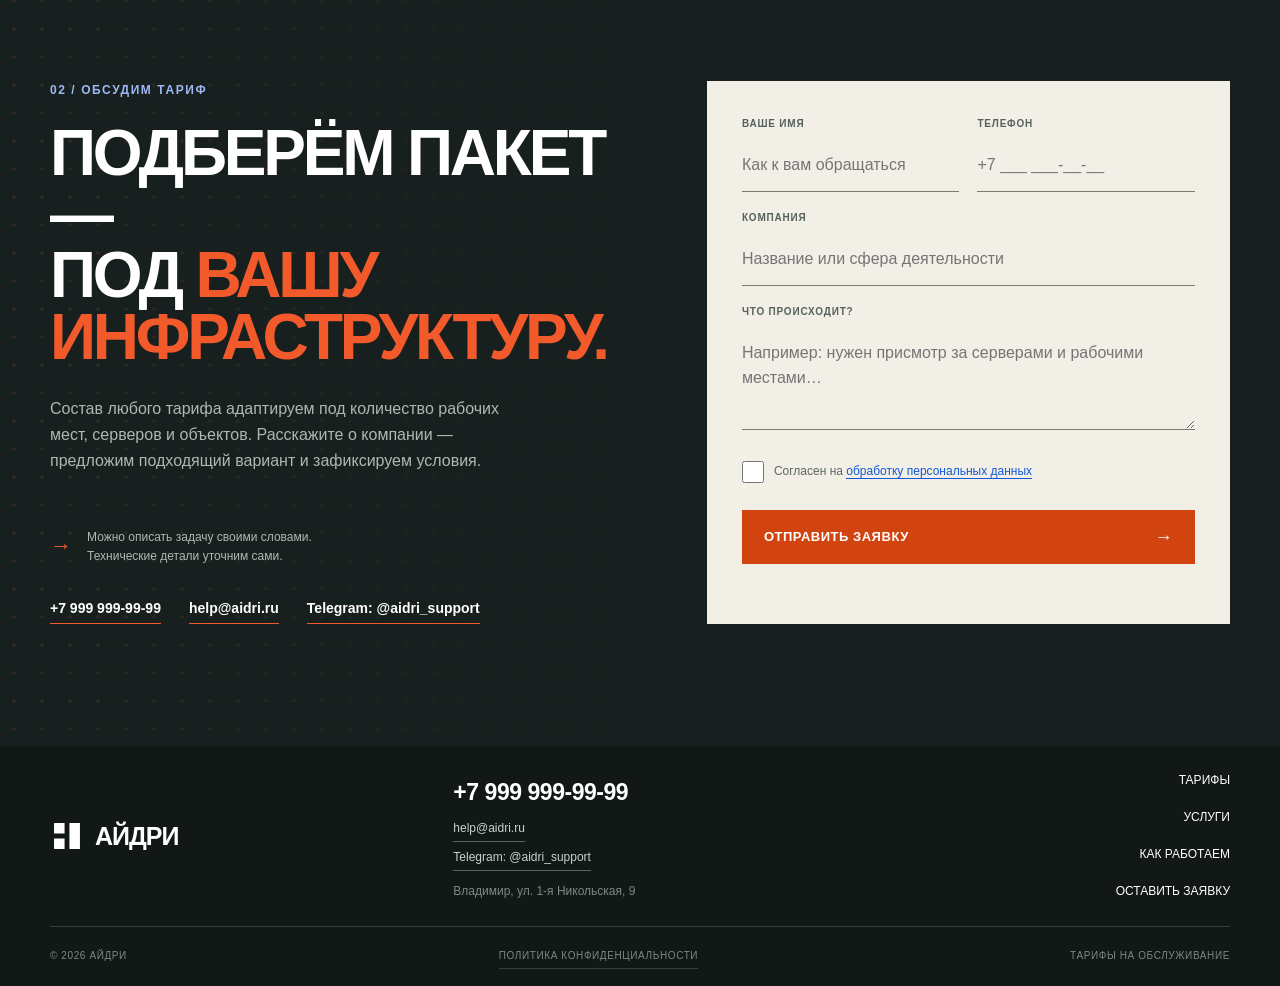
==== commit 5301fa5e: "nbsp fixes, keep-line, tariff prices" ====
--- a/kommercheskoe-predlozhenie/index.html
+++ b/kommercheskoe-predlozhenie/index.html
@@ -15,7 +15,7 @@
     <meta property="og:title" content="Тарифы на IT-обслуживание во Владимире — Айдри" />
     <meta property="og:description" content="Тарифы Айдри на абонентское IT-обслуживание во Владимире: три пакета от 5 000 ₽ в месяц — мониторинг серверов, бэкапы, поддержка и выделенный инженер." />
     <meta property="og:locale" content="ru_RU" />
-    <link rel="stylesheet" href="../styles.css?v=20260726-18" />
+    <link rel="stylesheet" href="../styles.css?v=20260726-19" />
     <script type="application/ld+json">
     {
       "@context": "https://schema.org",
@@ -66,7 +66,7 @@
           <div class="subpage-title-grid">
             <div>
               <p class="eyebrow"><span></span> Коммерческое предложение</p>
-              <h1>Тарифы на&nbsp;обслуживание.<br /><em>Понятная цена.</em></h1>
+              <h1>Тарифы <span class="keep-line">на обслуживание.</span><br /><em>Понятная цена.</em></h1>
             </div>
             <div class="subpage-lead">
               <p>Три пакета ежемесячного IT-обслуживания — от базового мониторинга до выделенного инженера с SLA. Стоимость — от 5&nbsp;000&nbsp;₽ в&nbsp;месяц.</p>
@@ -86,7 +86,7 @@
             <article class="tariff-card">
               <div class="tariff-head"><span>Тариф 01</span></div>
               <h3>Базовое обслуживание</h3>
-              <p class="tariff-price">5&nbsp;000&nbsp;₽<span>в месяц</span></p>
+              <p class="tariff-price"><span class="keep-line">5 000 ₽</span><span>в месяц</span></p>
               <ul>
                 <li>Мониторинг серверов 24/7</li>
                 <li>Ежедневные бэкапы данных</li>
@@ -99,7 +99,7 @@
             <article class="tariff-card tariff-featured">
               <div class="tariff-head"><span>Тариф 02</span><span class="tariff-badge">Популярный</span></div>
               <h3>Стандартное обслуживание</h3>
-              <p class="tariff-price">12&nbsp;000&nbsp;₽<span>в месяц</span></p>
+              <p class="tariff-price"><span class="keep-line">12 000 ₽</span><span>в месяц</span></p>
               <ul>
                 <li>Всё из тарифа «Базовое»</li>
                 <li>Приоритетная поддержка — круглосуточно</li>
@@ -112,7 +112,7 @@
             <article class="tariff-card">
               <div class="tariff-head"><span>Тариф 03</span></div>
               <h3>Премиум обслуживание</h3>
-              <p class="tariff-price">25&nbsp;000&nbsp;₽<span>в месяц</span></p>
+              <p class="tariff-price"><span class="keep-line">25 000 ₽</span><span>в месяц</span></p>
               <ul>
                 <li>Всё из тарифа «Стандартное»</li>
                 <li>Выделенный инженер 24/7</li>
@@ -167,6 +167,6 @@
       </div>
       <div class="shell footer-bottom"><span>© <span data-year></span> Айдри</span><a href="../politika-konfidencialnosti/">Политика конфиденциальности</a><span>Тарифы на обслуживание</span></div>
     </footer>
-    <script src="../script.js?v=20260726-18" defer></script>
+    <script src="../script.js?v=20260726-19" defer></script>
   </body>
 </html>
--- a/styles.css
+++ b/styles.css
@@ -409,6 +409,7 @@
   .section-heading, .compact-heading { grid-template-columns: 1fr; gap: 16px; margin-bottom: 40px; }
   .section-heading > p:last-child { grid-column: auto; }
   .section-heading h2, .approach h2, .contact h2 { font-size: clamp(42px, 13.5vw, 58px); }
+  .services .section-heading h2 { font-size: clamp(32px, 11vw, 52px); }
   .service-grid { grid-template-columns: 1fr; }
   .service-card, .service-card-wide, .service-card-orange { grid-column: auto; min-height: 310px; align-items: center; text-align: center; }
   .service-card h3 { max-width: none; }
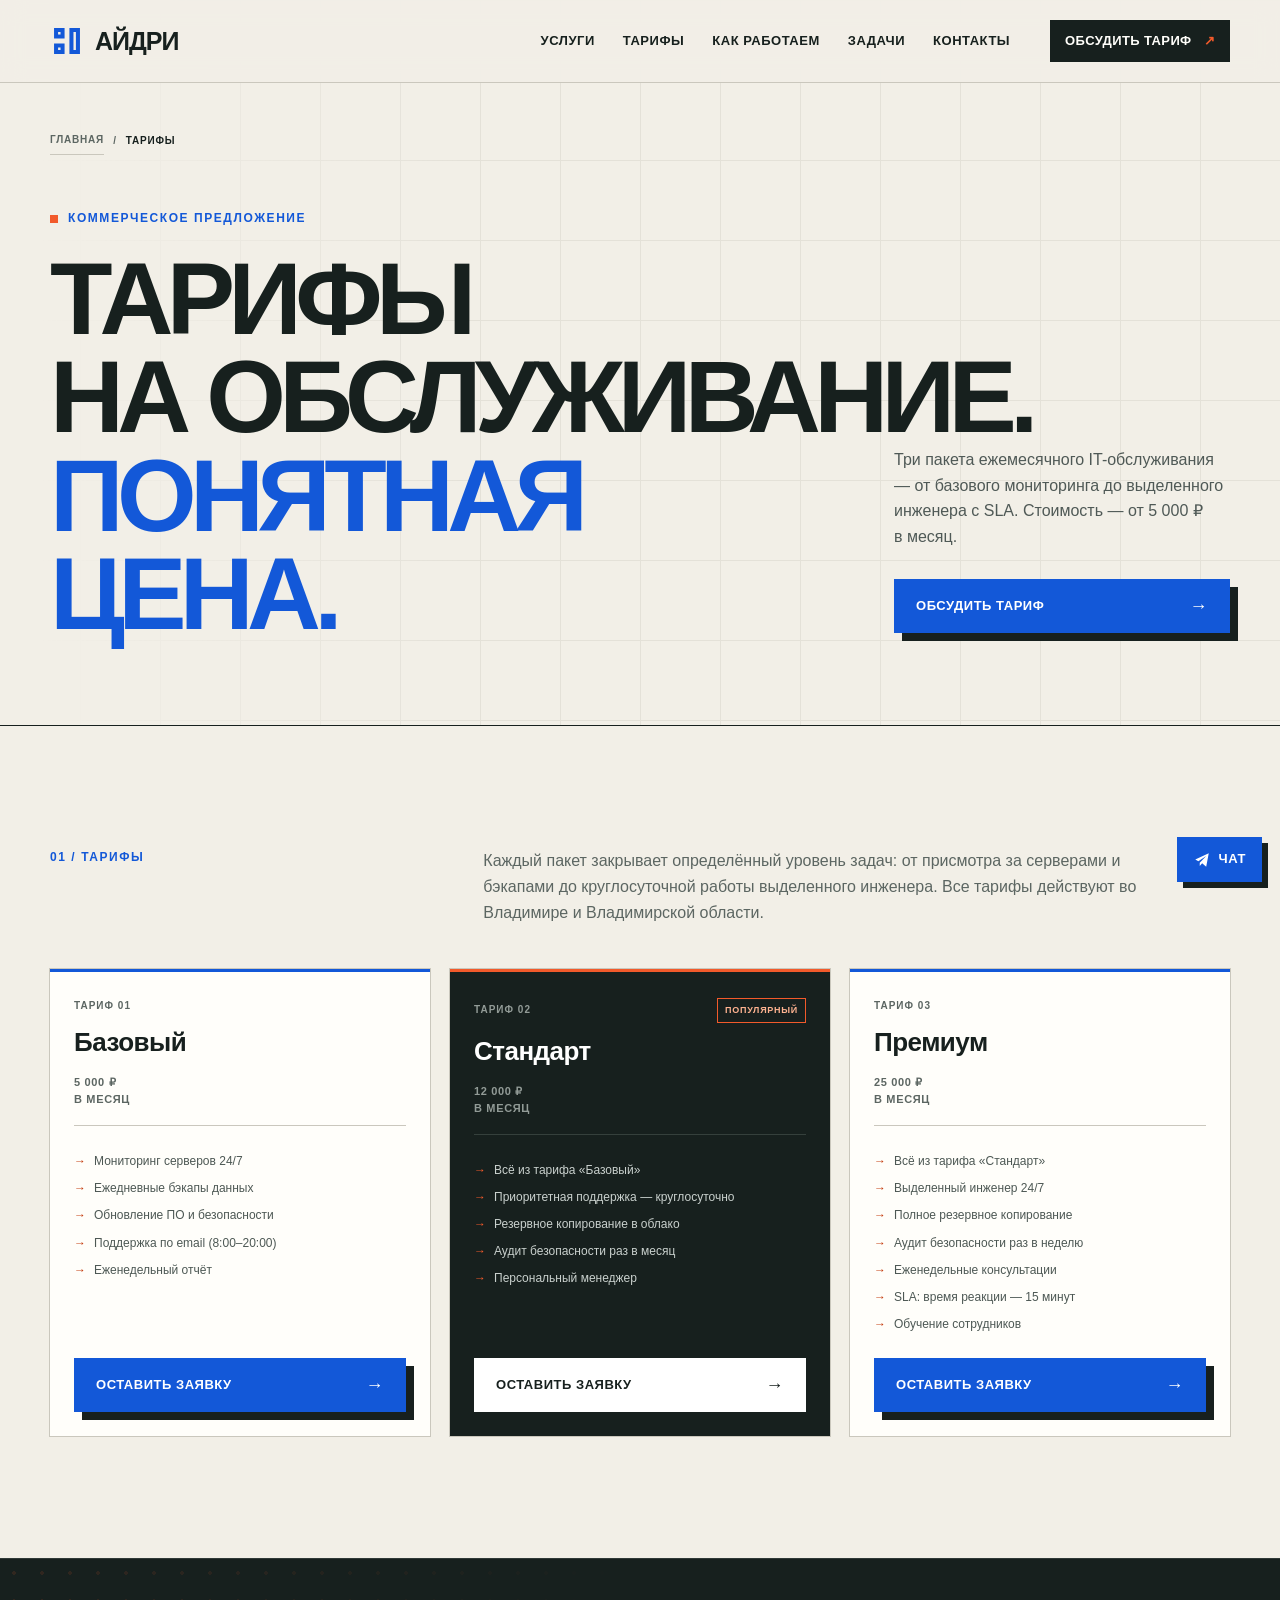
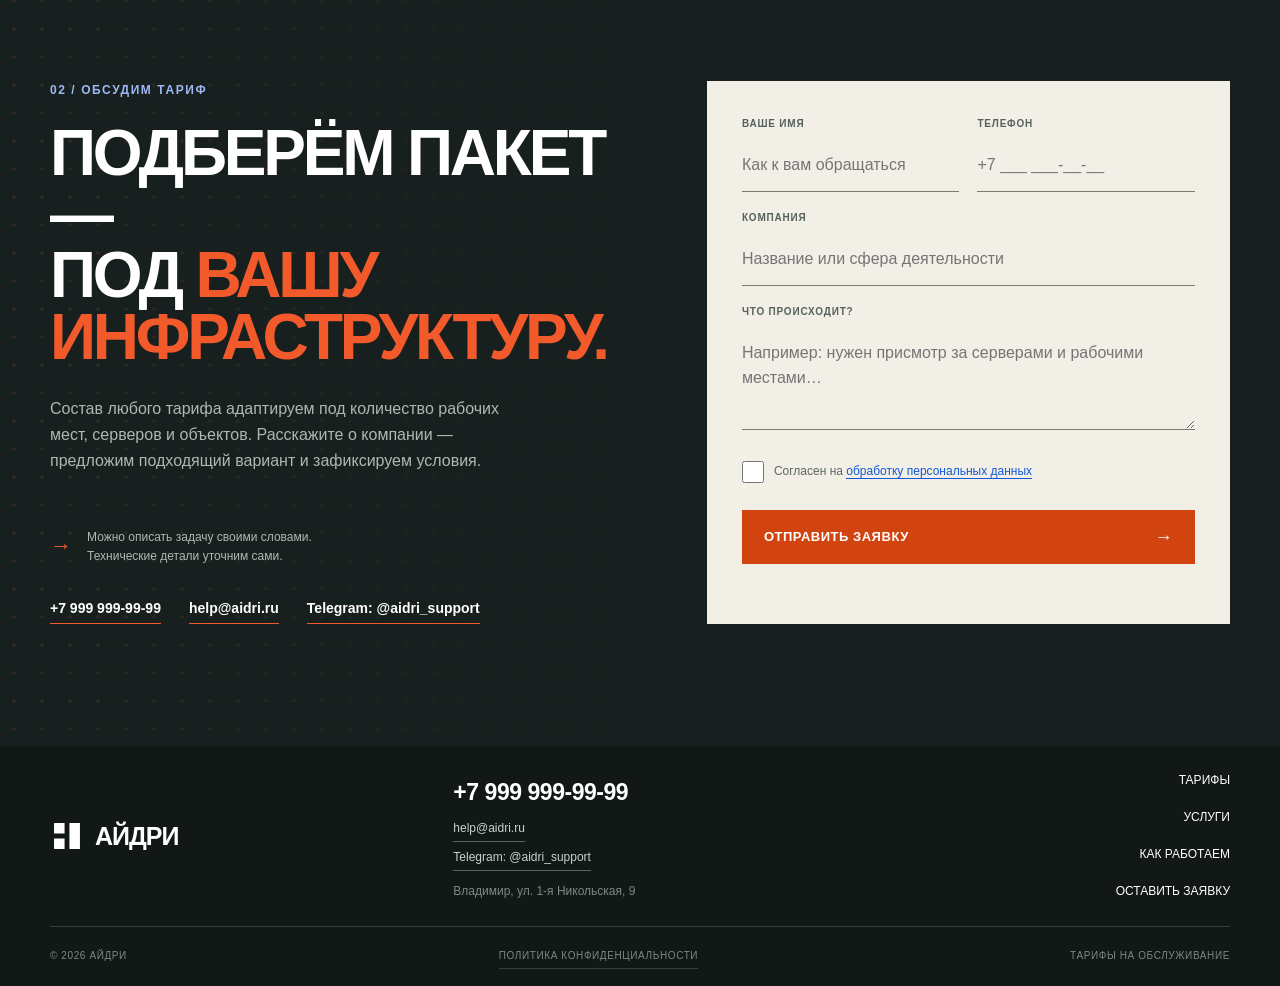
==== commit c897dc61: "Update tariffs navigation" ====
--- a/kommercheskoe-predlozhenie/index.html
+++ b/kommercheskoe-predlozhenie/index.html
@@ -15,7 +15,7 @@
     <meta property="og:title" content="Тарифы на IT-обслуживание во Владимире — Айдри" />
     <meta property="og:description" content="Тарифы Айдри на абонентское IT-обслуживание во Владимире: три пакета от 5 000 ₽ в месяц — мониторинг серверов, бэкапы, поддержка и выделенный инженер." />
     <meta property="og:locale" content="ru_RU" />
-    <link rel="stylesheet" href="../styles.css?v=20260726-19" />
+    <link rel="stylesheet" href="../styles.css?v=20260726-22" />
     <script type="application/ld+json">
     {
       "@context": "https://schema.org",
@@ -50,6 +50,7 @@
         <button class="menu-toggle" type="button" aria-expanded="false" aria-controls="site-nav" data-menu-toggle><span>Меню</span><span class="menu-toggle-lines" aria-hidden="true"></span></button>
         <nav class="site-nav" id="site-nav" aria-label="Основная навигация" data-menu>
           <a href="../uslugi/">Услуги</a>
+          <a href="./" aria-current="page">Тарифы</a>
           <a href="../#approach">Как работаем</a>
           <a href="../#situations">Задачи</a>
           <a href="../#contact">Контакты</a>
@@ -85,7 +86,7 @@
           <div class="tariff-grid">
             <article class="tariff-card">
               <div class="tariff-head"><span>Тариф 01</span></div>
-              <h3>Базовое обслуживание</h3>
+              <h3>Базовый</h3>
               <p class="tariff-price"><span class="keep-line">5 000 ₽</span><span>в месяц</span></p>
               <ul>
                 <li>Мониторинг серверов 24/7</li>
@@ -98,10 +99,10 @@
             </article>
             <article class="tariff-card tariff-featured">
               <div class="tariff-head"><span>Тариф 02</span><span class="tariff-badge">Популярный</span></div>
-              <h3>Стандартное обслуживание</h3>
+              <h3>Стандарт</h3>
               <p class="tariff-price"><span class="keep-line">12 000 ₽</span><span>в месяц</span></p>
               <ul>
-                <li>Всё из тарифа «Базовое»</li>
+                <li>Всё из тарифа «Базовый»</li>
                 <li>Приоритетная поддержка — круглосуточно</li>
                 <li>Резервное копирование в облако</li>
                 <li>Аудит безопасности раз в месяц</li>
@@ -111,10 +112,10 @@
             </article>
             <article class="tariff-card">
               <div class="tariff-head"><span>Тариф 03</span></div>
-              <h3>Премиум обслуживание</h3>
+              <h3>Премиум</h3>
               <p class="tariff-price"><span class="keep-line">25 000 ₽</span><span>в месяц</span></p>
               <ul>
-                <li>Всё из тарифа «Стандартное»</li>
+                <li>Всё из тарифа «Стандарт»</li>
                 <li>Выделенный инженер 24/7</li>
                 <li>Полное резервное копирование</li>
                 <li>Аудит безопасности раз в неделю</li>
@@ -167,6 +168,6 @@
       </div>
       <div class="shell footer-bottom"><span>© <span data-year></span> Айдри</span><a href="../politika-konfidencialnosti/">Политика конфиденциальности</a><span>Тарифы на обслуживание</span></div>
     </footer>
-    <script src="../script.js?v=20260726-19" defer></script>
+    <script src="../script.js?v=20260726-22" defer></script>
   </body>
 </html>
--- a/styles.css
+++ b/styles.css
@@ -54,7 +54,7 @@
 .header-cta span { margin-left: 8px; color: var(--orange); }
 .menu-toggle { display: none; }
 
-.hero { position: relative; min-height: 760px; padding: 154px 0 76px; overflow: hidden; }
+.hero { position: relative; min-height: 760px; padding: 154px 0 76px; overflow: hidden; border-bottom: 1px solid var(--ink); }
 .hero::before { content: ""; position: absolute; width: 520px; height: 520px; right: -260px; top: -90px; border-radius: 50%; border: 110px solid rgba(19, 88, 216, .07); }
 .hero-grid { position: absolute; inset: 0; opacity: .34; background-image: linear-gradient(var(--line) 1px, transparent 1px), linear-gradient(90deg, var(--line) 1px, transparent 1px); background-size: 80px 80px; -webkit-mask-image: linear-gradient(to right, transparent 3%, #000 36%, #000 100%); mask-image: linear-gradient(to right, transparent 3%, #000 36%, #000 100%); }
 .hero-layout { position: relative; display: grid; grid-template-columns: 1.06fr .94fr; gap: 72px; align-items: center; }
@@ -64,6 +64,7 @@
 h1, h2, h3 { margin: 0; font-family: var(--display); line-height: .96; }
 h1 { max-width: 680px; font-size: clamp(48px, 5vw, 78px); font-stretch: condensed; letter-spacing: -.065em; text-transform: uppercase; }
 h1 em, h2 span, .contact h2 em { color: var(--blue); font-style: normal; }
+h1 .keep-line, h2 .keep-line { color: inherit; }
 .hero-lead { max-width: 600px; margin: 30px 0 0; color: #3f4946; font-size: 18px; line-height: 1.65; }
 .hero-actions { display: flex; align-items: center; gap: 28px; margin-top: 34px; }
 .button { display: inline-flex; justify-content: space-between; align-items: center; min-height: 54px; padding: 0 22px; border: 0; cursor: pointer; font-size: 13px; font-weight: 800; letter-spacing: .04em; text-transform: uppercase; transition: transform .2s ease, background .2s ease; }
@@ -105,13 +106,8 @@
 @keyframes pulse { from { opacity: .8; transform: translate(-50%,-50%) scale(.62); } to { opacity: 0; transform: translate(-50%,-50%) scale(1.12); } }
 @keyframes rotate { to { transform: translate(-50%, -50%) rotate(360deg); } }
 
-.systems-strip { border-block: 1px solid var(--ink); background: var(--ink); color: white; }
-.systems-row { min-height: 76px; display: flex; align-items: center; justify-content: space-between; gap: 28px; }
-.systems-row p { margin: 0; max-width: 230px; color: #b9c0bd; font-size: 11px; line-height: 1.35; text-transform: uppercase; letter-spacing: .06em; }
-.systems-ticker { display: flex; align-items: center; gap: clamp(16px, 2.5vw, 38px); font-family: var(--display); font-size: clamp(18px, 2vw, 28px); font-weight: 900; text-transform: uppercase; }
-.systems-ticker i { width: 5px; height: 5px; background: var(--orange); transform: rotate(45deg); }
-
 .section { padding: 122px 0; }
+.services { background: #e6e1d5; }
 .section-heading { display: grid; grid-template-columns: 1fr 2.25fr 1fr; gap: 42px; align-items: end; margin-bottom: 64px; }
 .section-heading .section-index { align-self: start; }
 .section-heading h2, .contact h2 { font-size: clamp(46px, 5vw, 76px); letter-spacing: -.05em; text-transform: uppercase; }
@@ -153,9 +149,9 @@
 .process-list li:not(:last-child)::after { content: ""; position: absolute; z-index: 0; top: 20px; left: 50%; width: calc(100% + 16px); height: 1px; background: rgba(255,255,255,.52); }
 .process-num { position: relative; z-index: 1; align-self: center; width: 42px; height: 42px; display: grid; place-items: center; color: var(--ink); background: #ff9b72; font-size: 11px; font-weight: 900; }
 .process-list li > div { flex: 1; margin-top: 12px; padding: 24px 24px 48px; border: 1px solid rgba(255,255,255,.58); background: rgba(11,61,160,.22); }
-.process-list h3 { min-height: 2em; margin: 0 0 10px; font-size: 25px; line-height: 1; letter-spacing: -.02em; }
-.process-list p { max-width: 250px; margin: 0; color: #dde7fa; font-size: 13px; }
-.process-tag { position: absolute; z-index: 1; bottom: 20px; left: 24px; color: #c6d7ff; font-size: 9px; text-transform: uppercase; letter-spacing: .05em; }
+.process-list h3 { min-height: 2em; margin: 0 0 10px; font-family: "Bahnschrift", "Aptos", "Trebuchet MS", sans-serif; font-size: 24px; font-weight: 700; line-height: 1.06; letter-spacing: -.035em; }
+.process-list p { max-width: 250px; margin: 0; color: #dde7fa; font-family: "Aptos", "Trebuchet MS", sans-serif; font-size: 13px; line-height: 1.58; }
+.process-tag { position: absolute; z-index: 1; bottom: 20px; left: 24px; color: #c6d7ff; font-family: "Bahnschrift", "Aptos", sans-serif; font-size: 9px; font-weight: 700; text-transform: uppercase; letter-spacing: .06em; }
 
 .situations { background: #e6e1d5; }
 .compact-heading { grid-template-columns: 1fr 3.3fr; align-items: start; }
@@ -402,11 +398,10 @@
   .operations-core::before { width: 215px; height: 215px; }.operations-core::after { width: 125px; height: 125px; }
   .core-logo { width: 92px; height: 92px; }.core-logo svg { width: 38px; }
   .support-route { gap: 4px; }.support-route strong { font-size: 8px; }.support-route i { width: 9px; }
-  .systems-row { padding: 16px 0; flex-direction: column; align-items: flex-start; }
-  .systems-row p { max-width: none; }
-  .systems-ticker { width: 100%; justify-content: space-between; gap: 7px; font-size: 16px; }
   .section { padding: 82px 0; }
   .section-heading, .compact-heading { grid-template-columns: 1fr; gap: 16px; margin-bottom: 40px; }
+  .scope-heading > div { min-width: 0; }
+  .scope-heading h2 span { overflow-wrap: anywhere; }
   .section-heading > p:last-child { grid-column: auto; }
   .section-heading h2, .approach h2, .contact h2 { font-size: clamp(42px, 13.5vw, 58px); }
   .services .section-heading h2 { font-size: clamp(32px, 11vw, 52px); }
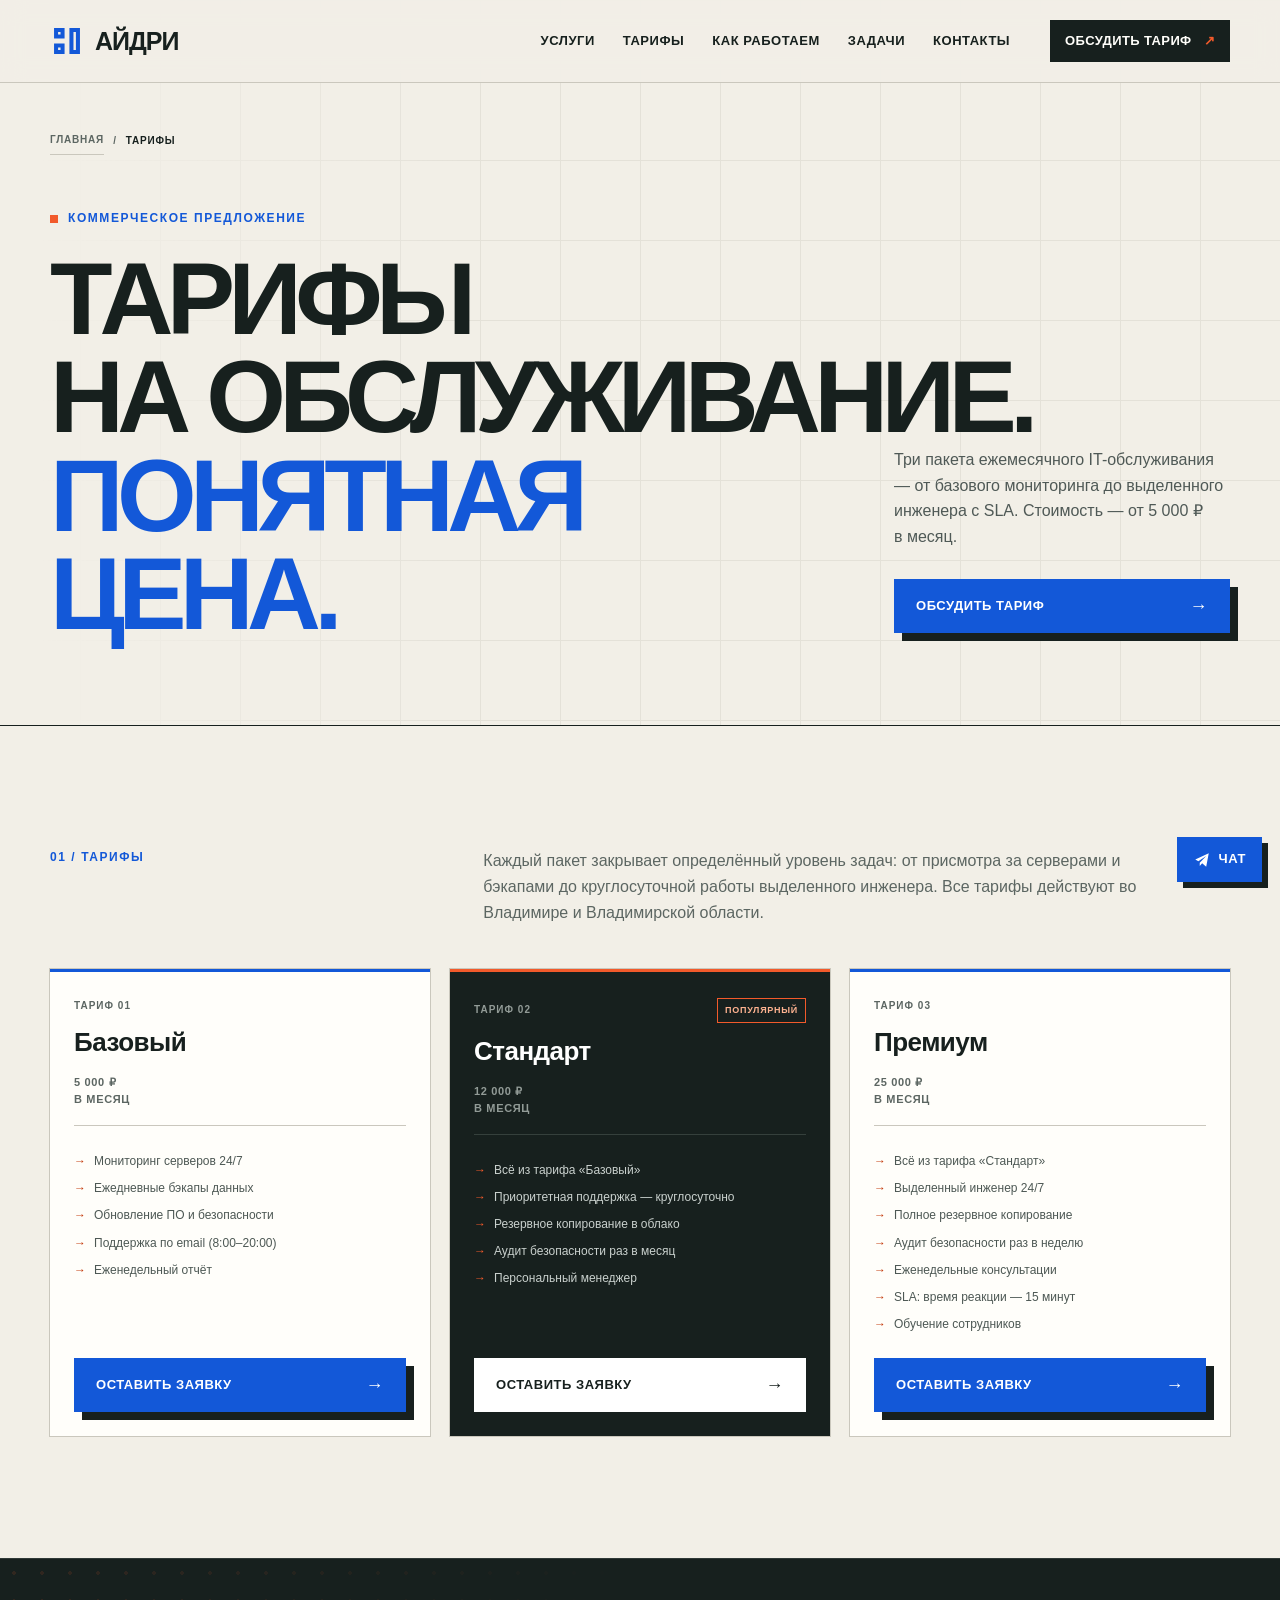
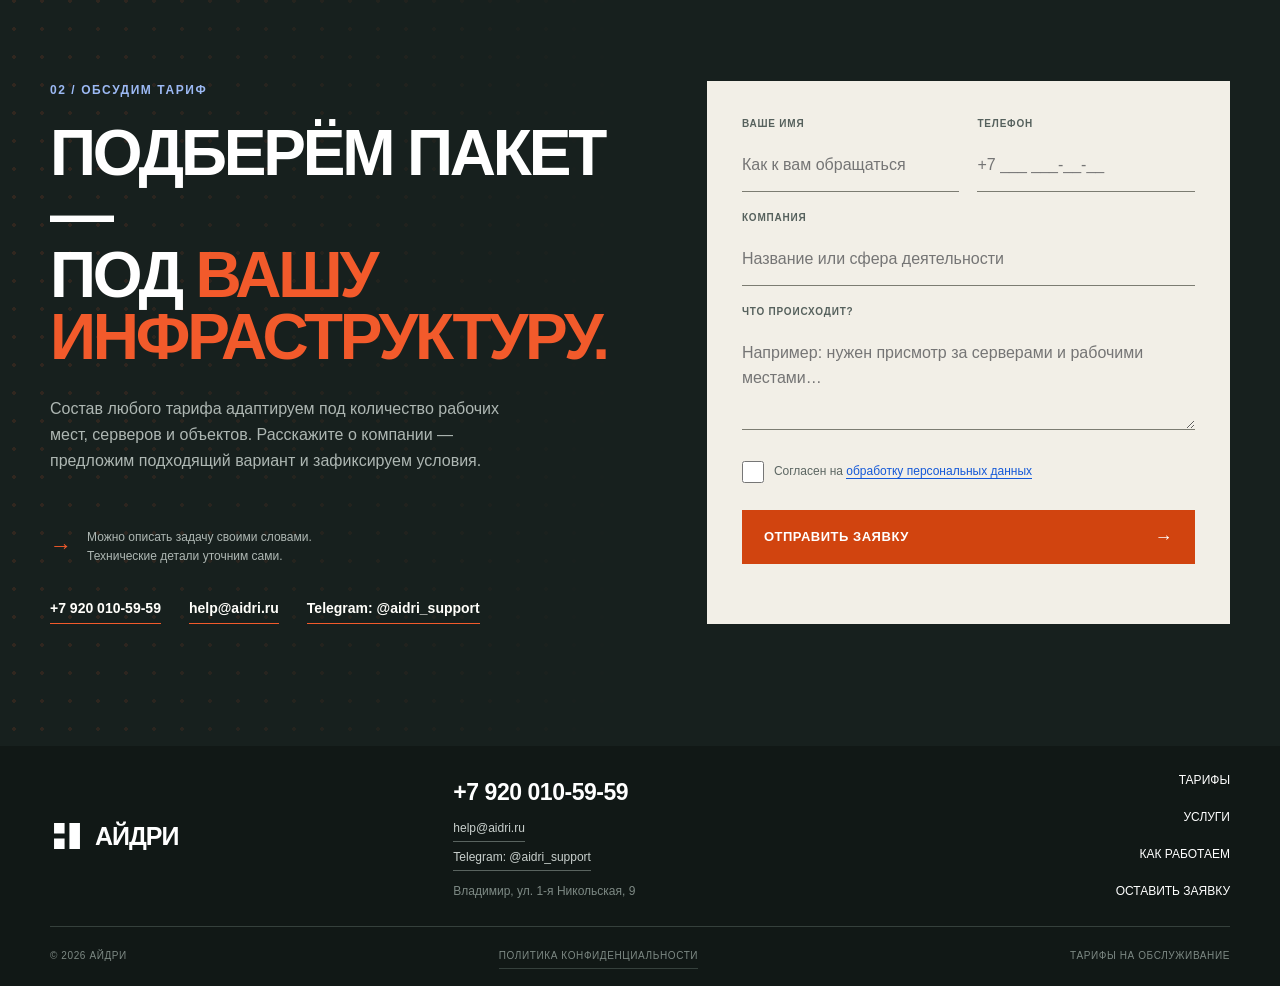
==== commit 00d6bcd4: "Update contact phone number" ====
--- a/kommercheskoe-predlozhenie/index.html
+++ b/kommercheskoe-predlozhenie/index.html
@@ -138,7 +138,7 @@
             <p>Состав любого тарифа адаптируем под количество рабочих мест, серверов и объектов. Расскажите о компании — предложим подходящий вариант и зафиксируем условия.</p>
             <div class="contact-note"><span>→</span><p>Можно описать задачу своими словами.<br />Технические детали уточним сами.</p></div>
             <div class="contact-channels">
-              <a href="tel:+79999999999">+7 999 999-99-99</a>
+              <a href="tel:+79200105959">+7 920 010-59-59</a>
               <a href="mailto:help@aidri.ru">help@aidri.ru</a>
               <a href="https://t.me/aidri_support" rel="noopener">Telegram: @aidri_support</a>
             </div>
@@ -163,7 +163,7 @@
     <footer class="site-footer">
       <div class="shell footer-top">
         <a class="brand brand-footer" href="../"><svg class="brand-mark" viewBox="0 0 42 42" aria-hidden="true"><path d="M5 5h13v13H5zM24 5h13v32H24zM5 24h13v13H5z"/></svg><span>Айдри</span></a>
-        <div class="footer-contacts"><a class="footer-phone" href="tel:+79999999999">+7 999 999-99-99</a><a href="mailto:help@aidri.ru">help@aidri.ru</a><a href="https://t.me/aidri_support" rel="noopener">Telegram: @aidri_support</a><p>Владимир, ул. 1-я Никольская, 9</p></div>
+        <div class="footer-contacts"><a class="footer-phone" href="tel:+79200105959">+7 920 010-59-59</a><a href="mailto:help@aidri.ru">help@aidri.ru</a><a href="https://t.me/aidri_support" rel="noopener">Telegram: @aidri_support</a><p>Владимир, ул. 1-я Никольская, 9</p></div>
         <nav aria-label="Навигация в подвале"><a href="./" aria-current="page">Тарифы</a><a href="../uslugi/">Услуги</a><a href="../#approach">Как работаем</a><a href="../#contact">Оставить заявку</a></nav>
       </div>
       <div class="shell footer-bottom"><span>© <span data-year></span> Айдри</span><a href="../politika-konfidencialnosti/">Политика конфиденциальности</a><span>Тарифы на обслуживание</span></div>
--- a/styles.css
+++ b/styles.css
@@ -125,7 +125,7 @@
 .service-card p { margin: 0 0 8px; color: var(--muted); font-size: 11px; letter-spacing: .06em; text-transform: uppercase; }
 .service-card h3 { max-width: 300px; font-size: 28px; line-height: 1.08; letter-spacing: -.025em; }
 .service-card div > span { display: inline-block; margin-top: 16px; color: var(--blue); font-size: 11px; font-weight: 800; text-transform: uppercase; }
-.service-card-orange { grid-column: span 2; background: var(--orange-deep); color: white; }
+.service-card-orange { grid-column: span 3; background: var(--orange-deep); color: white; }
 .service-card-orange .service-number, .service-card-orange p, .service-card-orange div > span, .service-card-orange .service-symbol { color: white; }
 @media (hover: hover) {
   .service-card:hover { color: white; background: var(--blue); }
@@ -360,6 +360,7 @@
   .section-heading { grid-template-columns: 1fr 2.5fr; }
   .section-heading > p:last-child { grid-column: 2; }
   .service-grid { grid-template-columns: repeat(2, 1fr); }
+  .service-card-orange { grid-column: auto; }
   .approach-layout, .contact-layout, .process-layout { gap: 60px; }
   .situation-grid { grid-template-columns: 1fr 1fr; }
   .contact-pattern { right: 0; bottom: 50%; }
@@ -377,6 +378,7 @@
 
 @media (max-width: 640px) {
   :root { --shell: calc(100% - 28px); }
+  html, body { max-width: 100%; overflow-x: hidden; }
   body { font-size: 15px; }
   .brand { font-size: 21px; }.brand-mark { width: 30px; height: 30px; }
   .hero { padding: 110px 0 48px; }
@@ -405,6 +407,8 @@
   .section-heading > p:last-child { grid-column: auto; }
   .section-heading h2, .approach h2, .contact h2 { font-size: clamp(42px, 13.5vw, 58px); }
   .services .section-heading h2 { font-size: clamp(32px, 11vw, 52px); }
+  .section-heading h2, .approach h2, .process-layout h2, .contact h2, .start-layout h2, .fit-title h2, .faq-layout h2, .connection-layout h2 { max-width: 100%; overflow-wrap: anywhere; hyphens: auto; }
+  .keep-line { white-space: normal; }
   .service-grid { grid-template-columns: 1fr; }
   .service-card, .service-card-wide, .service-card-orange { grid-column: auto; min-height: 310px; align-items: center; text-align: center; }
   .service-card h3 { max-width: none; }
@@ -425,7 +429,11 @@
   .directory-num { justify-self: center; }
   .card-link { margin-top: 14px; }
   .field-row { grid-template-columns: 1fr; gap: 0; }
-  .lead-form { padding: 25px 20px; }
+  .lead-form { padding: 25px 20px 82px; }
+  .contact-channels { display: grid; grid-template-columns: 1fr; gap: 10px; }
+  .contact-channels a { width: fit-content; max-width: 100%; overflow-wrap: anywhere; }
+  .chat-fab { right: 12px; bottom: max(12px, env(safe-area-inset-bottom)); padding: 12px; box-shadow: 4px 4px 0 var(--ink); }
+  .chat-fab span { display: none; }
   .footer-top { grid-template-columns: 1fr; gap: 12px; padding: 48px 0; }
   .footer-top nav { align-items: flex-start; margin-top: 16px; }
   .footer-bottom { min-height: 78px; align-items: flex-start; flex-direction: column; justify-content: center; gap: 4px; }
